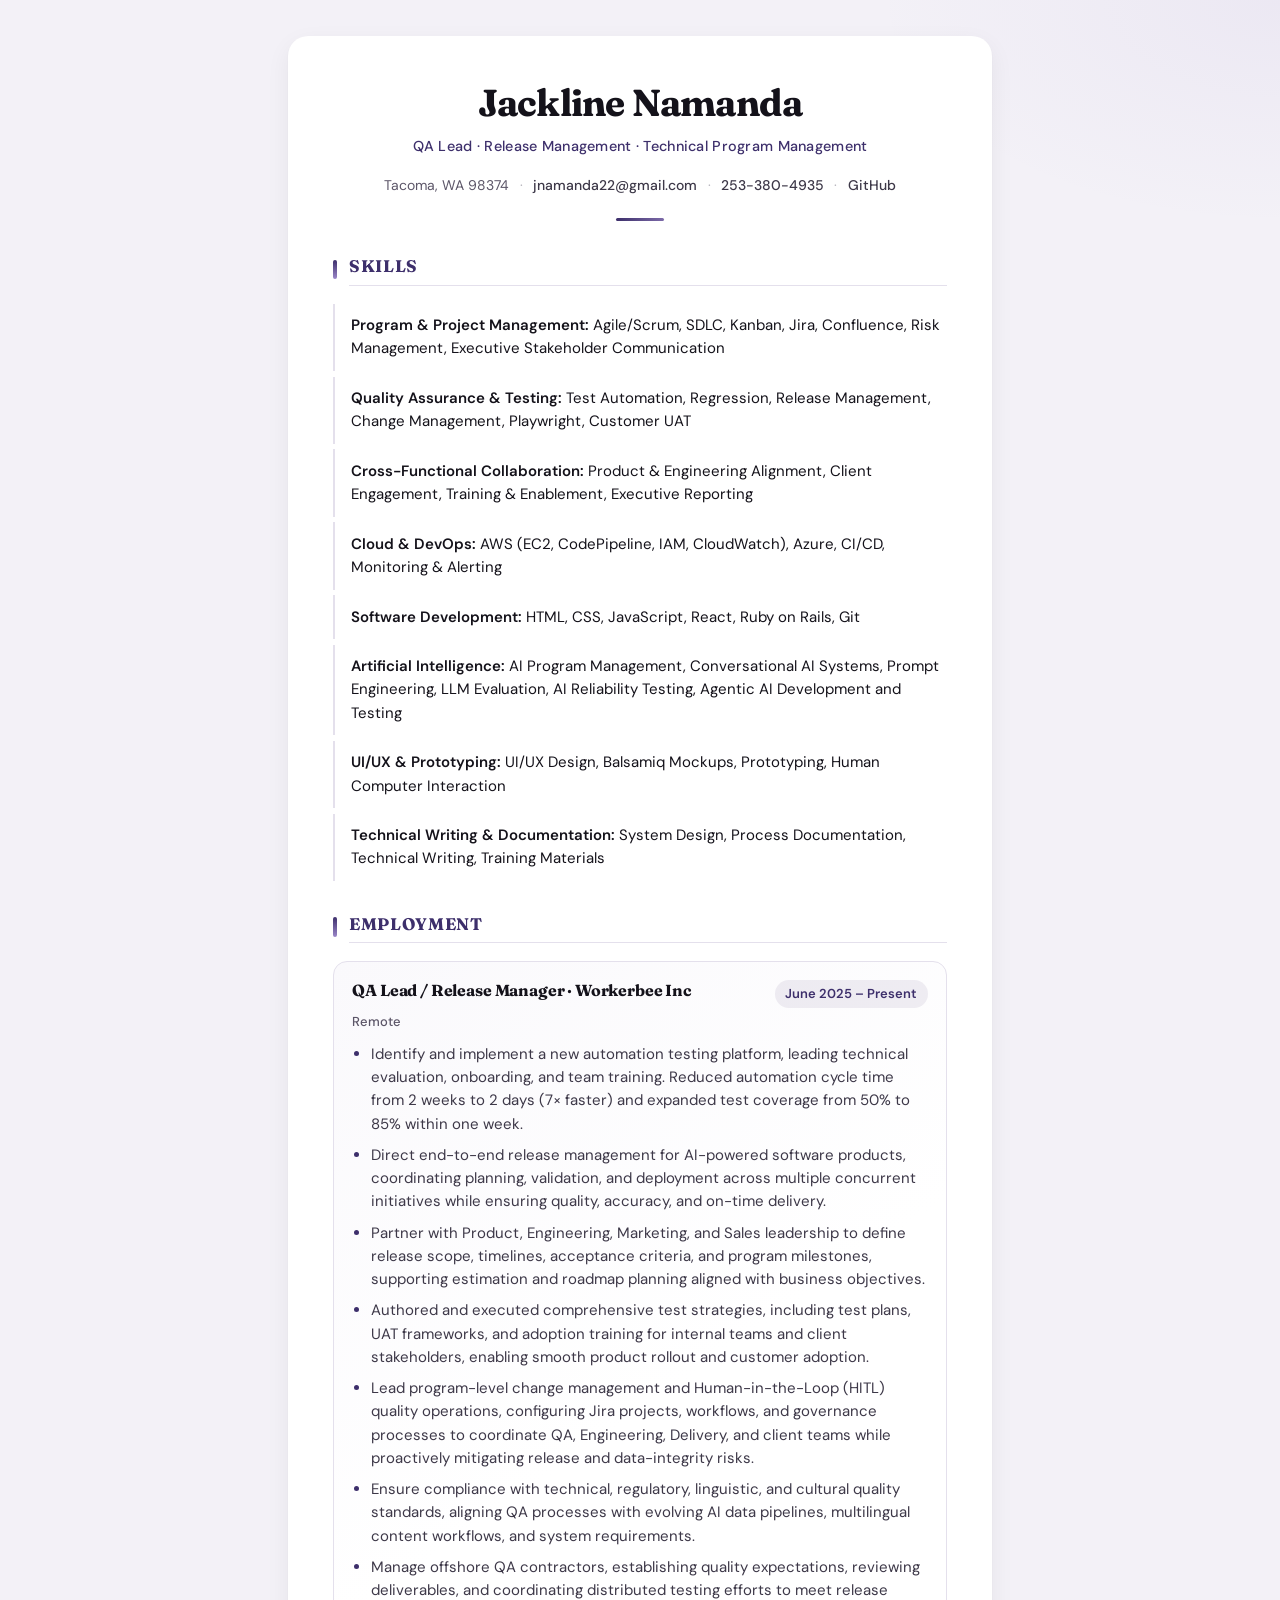
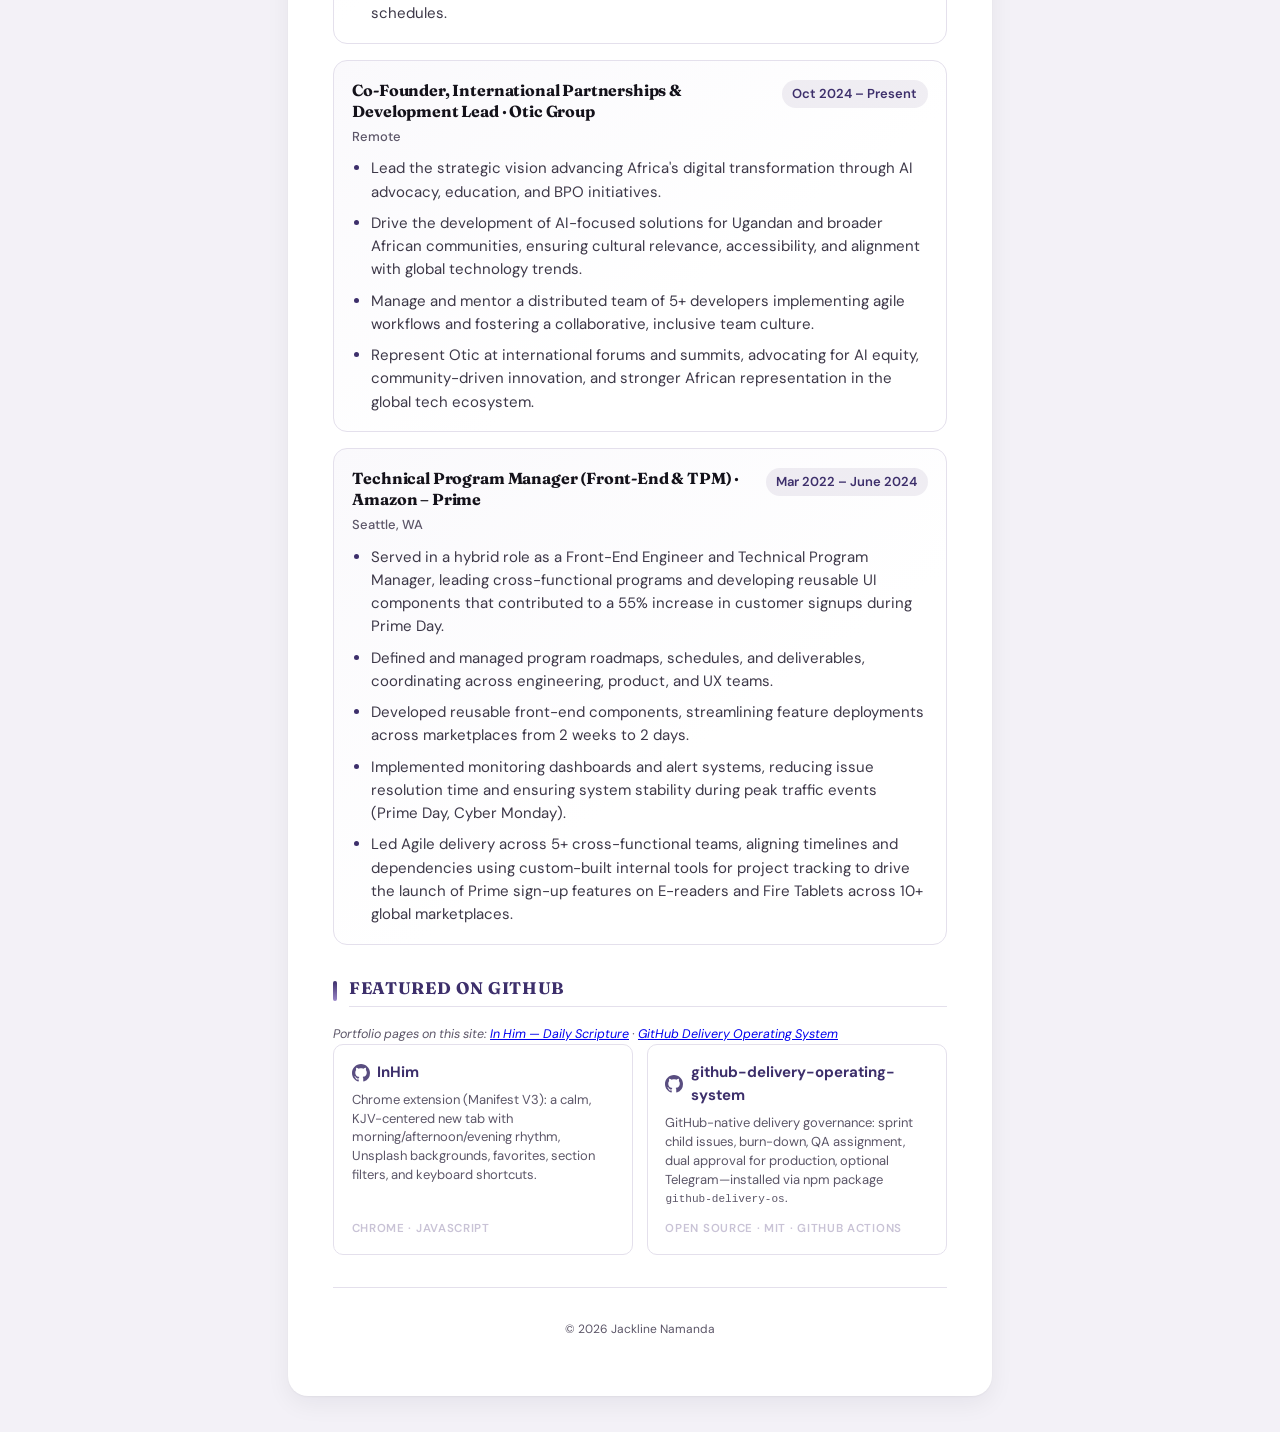
==== index.html @ 1eb64d38 "- Set GitHub links to jkaweesi22; replace Featured cards with InHim and   Phaneroo/github-delivery-o" ====
<!DOCTYPE html>
<html lang="en">
<head>
    <meta charset="UTF-8">
    <meta name="viewport" content="width=device-width, initial-scale=1.0">
    <meta name="description" content="Resume of Jackline Namanda — QA Lead, Release Manager, and Technical Program Manager.">
    <title>Jackline Namanda — Resume</title>
    <link rel="preconnect" href="https://fonts.googleapis.com">
    <link rel="preconnect" href="https://fonts.gstatic.com" crossorigin>
    <link href="https://fonts.googleapis.com/css2?family=DM+Sans:ital,opsz,wght@0,9..40,400;0,9..40,500;0,9..40,600;0,9..40,700&family=Fraunces:ital,opsz,wght@0,9..144,600;0,9..144,700;1,9..144,600&display=swap" rel="stylesheet">
    <style>
        :root {
            --ink: #14121a;
            --ink-soft: #3d3848;
            --muted: #5c5668;
            --line: #e4e0ec;
            --line-strong: #c9c3d6;
            --surface: #ffffff;
            --page: #f3f1f7;
            --accent: #3d2f6b;
            --accent-soft: rgba(61, 47, 107, 0.08);
            --accent-glow: rgba(61, 47, 107, 0.15);
            --radius: 14px;
            --radius-sm: 10px;
            --shadow: 0 1px 2px rgba(20, 18, 26, 0.04), 0 8px 24px rgba(20, 18, 26, 0.06);
            --shadow-hover: 0 4px 12px rgba(20, 18, 26, 0.08), 0 16px 40px rgba(61, 47, 107, 0.1);
            --max: 44rem;
            --pad: clamp(1.15rem, 4.5vw, 2.25rem);
            --font-display: "Fraunces", Georgia, "Times New Roman", serif;
            --font-body: "DM Sans", system-ui, -apple-system, sans-serif;
        }

        *,
        *::before,
        *::after {
            box-sizing: border-box;
        }

        html {
            font-size: 100%;
            -webkit-text-size-adjust: 100%;
            scroll-behavior: smooth;
        }

        body {
            margin: 0;
            min-height: 100vh;
            padding: var(--pad);
            color: var(--ink);
            font-family: var(--font-body);
            font-size: 0.9375rem;
            line-height: 1.55;
            background:
                radial-gradient(1200px 600px at 10% -10%, rgba(61, 47, 107, 0.07), transparent 50%),
                radial-gradient(900px 500px at 100% 0%, rgba(120, 90, 180, 0.06), transparent 45%),
                var(--page);
        }

        .resume {
            max-width: var(--max);
            margin: 0 auto;
            background: var(--surface);
            border-radius: calc(var(--radius) + 6px);
            box-shadow: var(--shadow);
            border: 1px solid rgba(255, 255, 255, 0.7);
            overflow: hidden;
        }

        .resume__inner {
            padding: clamp(1.75rem, 5vw, 2.75rem);
        }

        /* Header */
        .hero {
            text-align: center;
            padding-bottom: 1.5rem;
            margin-bottom: 0.25rem;
            position: relative;
        }

        .hero::after {
            content: "";
            display: block;
            width: 3rem;
            height: 3px;
            margin: 1.25rem auto 0;
            border-radius: 2px;
            background: linear-gradient(90deg, var(--accent), #7c6aa8);
        }

        .hero h1 {
            margin: 0 0 0.65rem;
            font-family: var(--font-display);
            font-size: clamp(1.85rem, 5vw, 2.35rem);
            font-weight: 700;
            font-variation-settings: "SOFT" 50, "WONK" 0.5;
            letter-spacing: -0.02em;
            color: var(--ink);
            line-height: 1.15;
        }

        .tagline {
            margin: 0 0 1rem;
            font-size: 0.9rem;
            font-weight: 500;
            color: var(--accent);
            letter-spacing: 0.02em;
        }

        .contact {
            font-style: normal;
            font-size: 0.875rem;
            color: var(--muted);
            line-height: 1.75;
            display: flex;
            flex-wrap: wrap;
            justify-content: center;
            gap: 0.35rem 0.65rem;
            align-items: center;
        }

        .contact .sep {
            opacity: 0.45;
            user-select: none;
        }

        .contact a {
            color: var(--ink-soft);
            text-decoration: none;
            font-weight: 500;
            border-bottom: 1px solid transparent;
            transition: color 0.15s ease, border-color 0.15s ease;
        }

        .contact a:hover,
        .contact a:focus-visible {
            color: var(--accent);
            border-bottom-color: var(--accent-glow);
        }

        /* Sections */
        .section {
            margin-top: 1.85rem;
        }

        .section:first-of-type {
            margin-top: 0.5rem;
        }

        .section-title {
            display: flex;
            align-items: center;
            gap: 0.75rem;
            margin: 0 0 1.1rem;
            font-family: var(--font-display);
            font-size: 1.05rem;
            font-weight: 700;
            letter-spacing: 0.04em;
            text-transform: uppercase;
            color: var(--accent);
        }

        .section-title::before {
            content: "";
            flex: 0 0 4px;
            height: 1.15em;
            border-radius: 2px;
            background: linear-gradient(180deg, var(--accent), #9b87c9);
        }

        .section-title span {
            flex: 1;
            padding-bottom: 0.35rem;
            border-bottom: 1px solid var(--line);
        }

        /* Skills */
        .skills-list {
            margin: 0;
            padding: 0;
            list-style: none;
        }

        .skills-list li {
            position: relative;
            padding: 0.65rem 0 0.65rem 1rem;
            border-left: 2px solid var(--line);
            margin-bottom: 0.35rem;
            transition: border-color 0.15s ease, background 0.15s ease;
            border-radius: 0 var(--radius-sm) var(--radius-sm) 0;
        }

        .skills-list li:hover {
            border-left-color: var(--accent);
            background: var(--accent-soft);
        }

        .skills-list strong {
            font-weight: 600;
            color: var(--ink);
        }

        /* Jobs */
        .job {
            padding: 1.15rem 1.15rem 1.1rem;
            margin-bottom: 1rem;
            background: linear-gradient(145deg, #faf9fc 0%, #fff 60%);
            border: 1px solid var(--line);
            border-radius: var(--radius);
            transition: box-shadow 0.2s ease, border-color 0.2s ease;
        }

        .job:hover {
            box-shadow: var(--shadow-hover);
            border-color: var(--line-strong);
        }

        .job:last-of-type {
            margin-bottom: 0;
        }

        .job-header {
            display: flex;
            flex-wrap: wrap;
            align-items: flex-start;
            justify-content: space-between;
            gap: 0.5rem 1rem;
            margin-bottom: 0.25rem;
        }

        .job-title {
            margin: 0;
            font-family: var(--font-display);
            font-size: 1rem;
            font-weight: 700;
            color: var(--ink);
            line-height: 1.35;
            flex: 1 1 14rem;
            letter-spacing: -0.01em;
        }

        .job-meta {
            margin: 0;
            font-size: 0.8125rem;
            font-weight: 600;
            color: var(--accent);
            white-space: nowrap;
            background: var(--accent-soft);
            padding: 0.25rem 0.65rem;
            border-radius: 999px;
        }

        .job-location {
            font-size: 0.8125rem;
            color: var(--muted);
            margin: 0 0 0.65rem;
            font-weight: 500;
        }

        .job ul {
            margin: 0;
            padding-left: 1.15rem;
        }

        .job li {
            margin-bottom: 0.5rem;
            color: var(--ink-soft);
        }

        .job li:last-child {
            margin-bottom: 0;
        }

        .job li::marker {
            color: var(--accent);
        }

        /* GitHub repos */
        .repo-grid {
            list-style: none;
            margin: 0;
            padding: 0;
            display: grid;
            gap: 0.85rem;
        }

        @media (min-width: 520px) {
            .repo-grid {
                grid-template-columns: repeat(auto-fill, minmax(260px, 1fr));
            }
        }

        .repo-card {
            margin: 0;
        }

        .repo-card__link {
            display: flex;
            flex-direction: column;
            gap: 0.4rem;
            height: 100%;
            padding: 1rem 1.1rem;
            text-decoration: none;
            color: inherit;
            background: var(--surface);
            border: 1px solid var(--line);
            border-radius: var(--radius-sm);
            transition: transform 0.18s ease, box-shadow 0.18s ease, border-color 0.18s ease;
        }

        .repo-card__link:hover,
        .repo-card__link:focus-visible {
            transform: translateY(-2px);
            box-shadow: var(--shadow-hover);
            border-color: var(--accent);
            outline: none;
        }

        .repo-card__name {
            font-family: var(--font-body);
            font-size: 0.9375rem;
            font-weight: 700;
            color: var(--accent);
            display: flex;
            align-items: center;
            gap: 0.45rem;
        }

        .repo-card__name svg {
            flex-shrink: 0;
            opacity: 0.85;
        }

        .repo-card__desc {
            font-size: 0.8125rem;
            color: var(--muted);
            line-height: 1.45;
        }

        .repo-card__meta {
            font-size: 0.72rem;
            font-weight: 600;
            letter-spacing: 0.06em;
            text-transform: uppercase;
            color: var(--line-strong);
            margin-top: auto;
            padding-top: 0.35rem;
        }

        .repo-note {
            margin: 0.75rem 0 0;
            font-size: 0.78rem;
            color: var(--muted);
            font-style: italic;
        }

        /* Footer */
        footer {
            margin-top: 2rem;
            padding-top: 1.25rem;
            border-top: 1px solid var(--line);
            text-align: center;
            font-size: 0.75rem;
            color: var(--muted);
        }

        @media print {
            body {
                background: #fff;
                padding: 0;
            }

            .resume {
                border-radius: 0;
                box-shadow: none;
                border: none;
            }

            .resume__inner {
                padding: 0.6in;
            }

            .job:hover,
            .repo-card__link:hover {
                box-shadow: none;
                transform: none;
            }

            .skills-list li:hover {
                background: transparent;
            }

            .contact a {
                color: var(--ink-soft);
                border: none;
            }

            .repo-card__link {
                break-inside: avoid;
            }
        }
    </style>
</head>
<body>
    <div class="resume">
        <div class="resume__inner">
            <header class="hero">
                <h1>Jackline Namanda</h1>
                <p class="tagline">QA Lead · Release Management · Technical Program Management</p>
                <address class="contact">
                    <span>Tacoma, WA 98374</span>
                    <span class="sep" aria-hidden="true">·</span>
                    <a href="mailto:jnamanda22@gmail.com">jnamanda22@gmail.com</a>
                    <span class="sep" aria-hidden="true">·</span>
                    <a href="tel:+12533804935">253-380-4935</a>
                    <span class="sep" aria-hidden="true">·</span>
                    <a href="https://github.com/jkaweesi22" rel="noopener noreferrer">GitHub</a>
                </address>
            </header>

            <section class="section" aria-labelledby="skills-heading">
                <h2 id="skills-heading" class="section-title"><span>Skills</span></h2>
                <ul class="skills-list">
                    <li><strong>Program &amp; Project Management:</strong> Agile/Scrum, SDLC, Kanban, Jira, Confluence, Risk Management, Executive Stakeholder Communication</li>
                    <li><strong>Quality Assurance &amp; Testing:</strong> Test Automation, Regression, Release Management, Change Management, Playwright, Customer UAT</li>
                    <li><strong>Cross-Functional Collaboration:</strong> Product &amp; Engineering Alignment, Client Engagement, Training &amp; Enablement, Executive Reporting</li>
                    <li><strong>Cloud &amp; DevOps:</strong> AWS (EC2, CodePipeline, IAM, CloudWatch), Azure, CI/CD, Monitoring &amp; Alerting</li>
                    <li><strong>Software Development:</strong> HTML, CSS, JavaScript, React, Ruby on Rails, Git</li>
                    <li><strong>Artificial Intelligence:</strong> AI Program Management, Conversational AI Systems, Prompt Engineering, LLM Evaluation, AI Reliability Testing, Agentic AI Development and Testing</li>
                    <li><strong>UI/UX &amp; Prototyping:</strong> UI/UX Design, Balsamiq Mockups, Prototyping, Human Computer Interaction</li>
                    <li><strong>Technical Writing &amp; Documentation:</strong> System Design, Process Documentation, Technical Writing, Training Materials</li>
                </ul>
            </section>

            <section class="section" aria-labelledby="employment-heading">
                <h2 id="employment-heading" class="section-title"><span>Employment</span></h2>

                <article class="job">
                    <div class="job-header">
                        <h3 class="job-title">QA Lead / Release Manager · Workerbee Inc</h3>
                        <p class="job-meta">June 2025 – Present</p>
                    </div>
                    <p class="job-location">Remote</p>
                    <ul>
                        <li>Identify and implement a new automation testing platform, leading technical evaluation, onboarding, and team training. Reduced automation cycle time from 2 weeks to 2 days (7× faster) and expanded test coverage from 50% to 85% within one week.</li>
                        <li>Direct end-to-end release management for AI-powered software products, coordinating planning, validation, and deployment across multiple concurrent initiatives while ensuring quality, accuracy, and on-time delivery.</li>
                        <li>Partner with Product, Engineering, Marketing, and Sales leadership to define release scope, timelines, acceptance criteria, and program milestones, supporting estimation and roadmap planning aligned with business objectives.</li>
                        <li>Authored and executed comprehensive test strategies, including test plans, UAT frameworks, and adoption training for internal teams and client stakeholders, enabling smooth product rollout and customer adoption.</li>
                        <li>Lead program-level change management and Human-in-the-Loop (HITL) quality operations, configuring Jira projects, workflows, and governance processes to coordinate QA, Engineering, Delivery, and client teams while proactively mitigating release and data-integrity risks.</li>
                        <li>Ensure compliance with technical, regulatory, linguistic, and cultural quality standards, aligning QA processes with evolving AI data pipelines, multilingual content workflows, and system requirements.</li>
                        <li>Manage offshore QA contractors, establishing quality expectations, reviewing deliverables, and coordinating distributed testing efforts to meet release schedules.</li>
                    </ul>
                </article>

                <article class="job">
                    <div class="job-header">
                        <h3 class="job-title">Co-Founder, International Partnerships &amp; Development Lead · Otic Group</h3>
                        <p class="job-meta">Oct 2024 – Present</p>
                    </div>
                    <p class="job-location">Remote</p>
                    <ul>
                        <li>Lead the strategic vision advancing Africa&apos;s digital transformation through AI advocacy, education, and BPO initiatives.</li>
                        <li>Drive the development of AI-focused solutions for Ugandan and broader African communities, ensuring cultural relevance, accessibility, and alignment with global technology trends.</li>
                        <li>Manage and mentor a distributed team of 5+ developers implementing agile workflows and fostering a collaborative, inclusive team culture.</li>
                        <li>Represent Otic at international forums and summits, advocating for AI equity, community-driven innovation, and stronger African representation in the global tech ecosystem.</li>
                    </ul>
                </article>

                <article class="job">
                    <div class="job-header">
                        <h3 class="job-title">Technical Program Manager (Front-End &amp; TPM) · Amazon – Prime</h3>
                        <p class="job-meta">Mar 2022 – June 2024</p>
                    </div>
                    <p class="job-location">Seattle, WA</p>
                    <ul>
                        <li>Served in a hybrid role as a Front-End Engineer and Technical Program Manager, leading cross-functional programs and developing reusable UI components that contributed to a 55% increase in customer signups during Prime Day.</li>
                        <li>Defined and managed program roadmaps, schedules, and deliverables, coordinating across engineering, product, and UX teams.</li>
                        <li>Developed reusable front-end components, streamlining feature deployments across marketplaces from 2 weeks to 2 days.</li>
                        <li>Implemented monitoring dashboards and alert systems, reducing issue resolution time and ensuring system stability during peak traffic events (Prime Day, Cyber Monday).</li>
                        <li>Led Agile delivery across 5+ cross-functional teams, aligning timelines and dependencies using custom-built internal tools for project tracking to drive the launch of Prime sign-up features on E-readers and Fire Tablets across 10+ global marketplaces.</li>
                    </ul>
                </article>
            </section>

            <section class="section" aria-labelledby="github-heading">
                <h2 id="github-heading" class="section-title"><span>Featured on GitHub</span></h2>
                <p class="repo-note">Portfolio pages on this site:
                    <a href="inhim/">In Him — Daily Scripture</a>
                    <span aria-hidden="true"> · </span>
                    <a href="github-delivery-operating-system/">GitHub Delivery Operating System</a>
                </p>
                <ul class="repo-grid">
                    <li class="repo-card">
                        <a class="repo-card__link" href="https://github.com/jkaweesi22/InHim" rel="noopener noreferrer">
                            <span class="repo-card__name">
                                <svg width="18" height="18" viewBox="0 0 24 24" fill="currentColor" aria-hidden="true"><path d="M12 0C5.37 0 0 5.37 0 12c0 5.31 3.435 9.795 8.205 11.385.6.105.825-.255.825-.57 0-.285-.015-1.23-.015-2.235-3.015.555-3.795-.735-4.035-1.41-.135-.345-.72-1.41-1.23-1.695-.42-.225-1.02-.78-.015-.795.945-.015 1.62.87 1.845 1.23 1.08 1.815 2.805 1.305 3.495.99.105-.78.42-1.305.765-1.605-2.67-.3-5.46-1.335-5.46-5.925 0-1.305.465-2.385 1.23-3.225-.12-.3-.54-1.53.12-3.18 0 0 1.005-.315 3.3 1.23.96-.27 1.98-.405 3-.405s2.04.135 3 .405c2.295-1.56 3.3-1.23 3.3-1.23.66 1.65.24 2.88.12 3.18.765.84 1.23 1.905 1.23 3.225 0 4.605-2.805 5.625-5.475 5.925.435.375.81 1.095.81 2.22 0 1.605-.015 2.895-.015 3.3 0 .315.225.69.825.57A12.02 12.02 0 0024 12c0-6.63-5.37-12-12-12z"/></svg>
                                InHim
                            </span>
                            <span class="repo-card__desc">Chrome extension (Manifest V3): a calm, KJV-centered new tab with morning/afternoon/evening rhythm, Unsplash backgrounds, favorites, section filters, and keyboard shortcuts.</span>
                            <span class="repo-card__meta">Chrome · JavaScript</span>
                        </a>
                    </li>
                    <li class="repo-card">
                        <a class="repo-card__link" href="https://github.com/Phaneroo/github-delivery-operating-system" rel="noopener noreferrer">
                            <span class="repo-card__name">
                                <svg width="18" height="18" viewBox="0 0 24 24" fill="currentColor" aria-hidden="true"><path d="M12 0C5.37 0 0 5.37 0 12c0 5.31 3.435 9.795 8.205 11.385.6.105.825-.255.825-.57 0-.285-.015-1.23-.015-2.235-3.015.555-3.795-.735-4.035-1.41-.135-.345-.72-1.41-1.23-1.695-.42-.225-1.02-.78-.015-.795.945-.015 1.62.87 1.845 1.23 1.08 1.815 2.805 1.305 3.495.99.105-.78.42-1.305.765-1.605-2.67-.3-5.46-1.335-5.46-5.925 0-1.305.465-2.385 1.23-3.225-.12-.3-.54-1.53.12-3.18 0 0 1.005-.315 3.3 1.23.96-.27 1.98-.405 3-.405s2.04.135 3 .405c2.295-1.56 3.3-1.23 3.3-1.23.66 1.65.24 2.88.12 3.18.765.84 1.23 1.905 1.23 3.225 0 4.605-2.805 5.625-5.475 5.925.435.375.81 1.095.81 2.22 0 1.605-.015 2.895-.015 3.3 0 .315.225.69.825.57A12.02 12.02 0 0024 12c0-6.63-5.37-12-12-12z"/></svg>
                                github-delivery-operating-system
                            </span>
                            <span class="repo-card__desc">GitHub-native delivery governance: sprint child issues, burn-down, QA assignment, dual approval for production, optional Telegram—installed via npm package <code style="font-size:0.85em">github-delivery-os</code>.</span>
                            <span class="repo-card__meta">Open source · MIT · GitHub Actions</span>
                        </a>
                    </li>
                </ul>
            </section>

            <footer>
                <p>© <span id="year"></span> Jackline Namanda</p>
            </footer>
        </div>
    </div>
    <script>
        document.getElementById("year").textContent = new Date().getFullYear();
    </script>
</body>
</html>
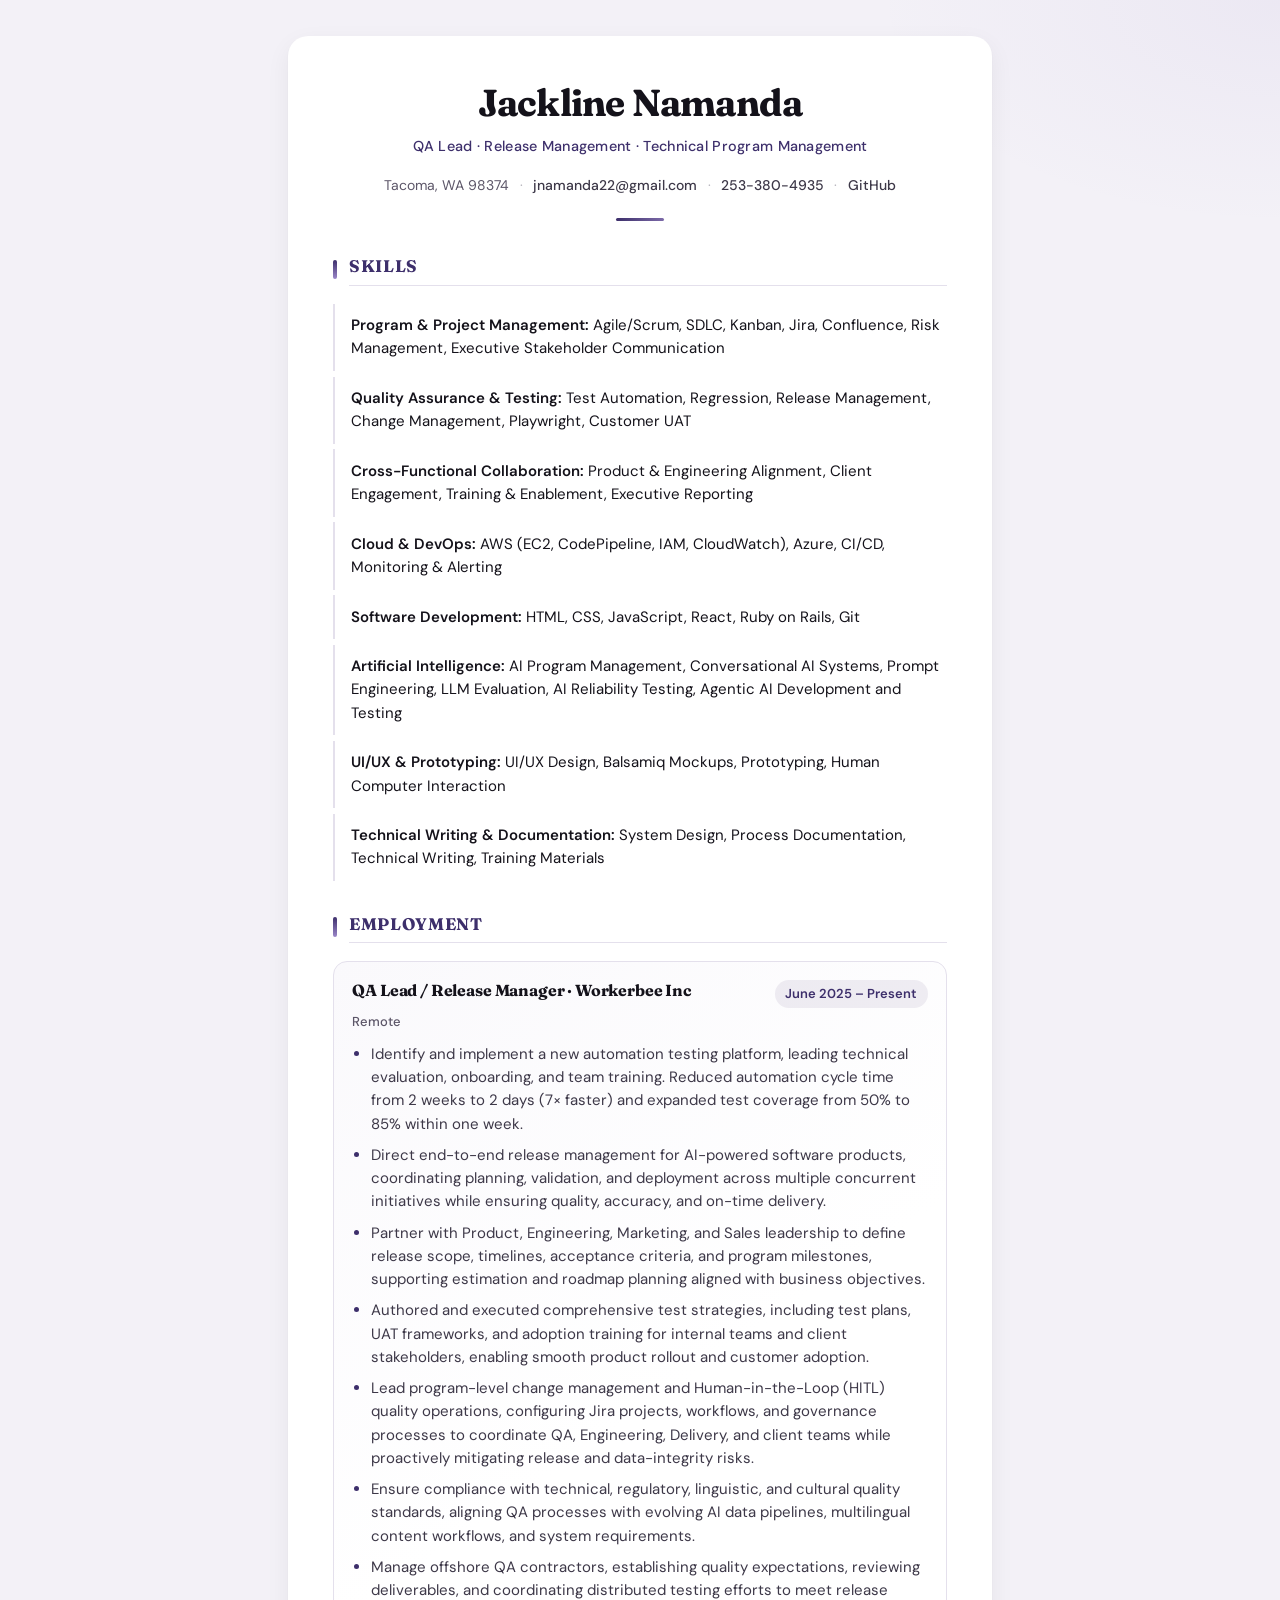
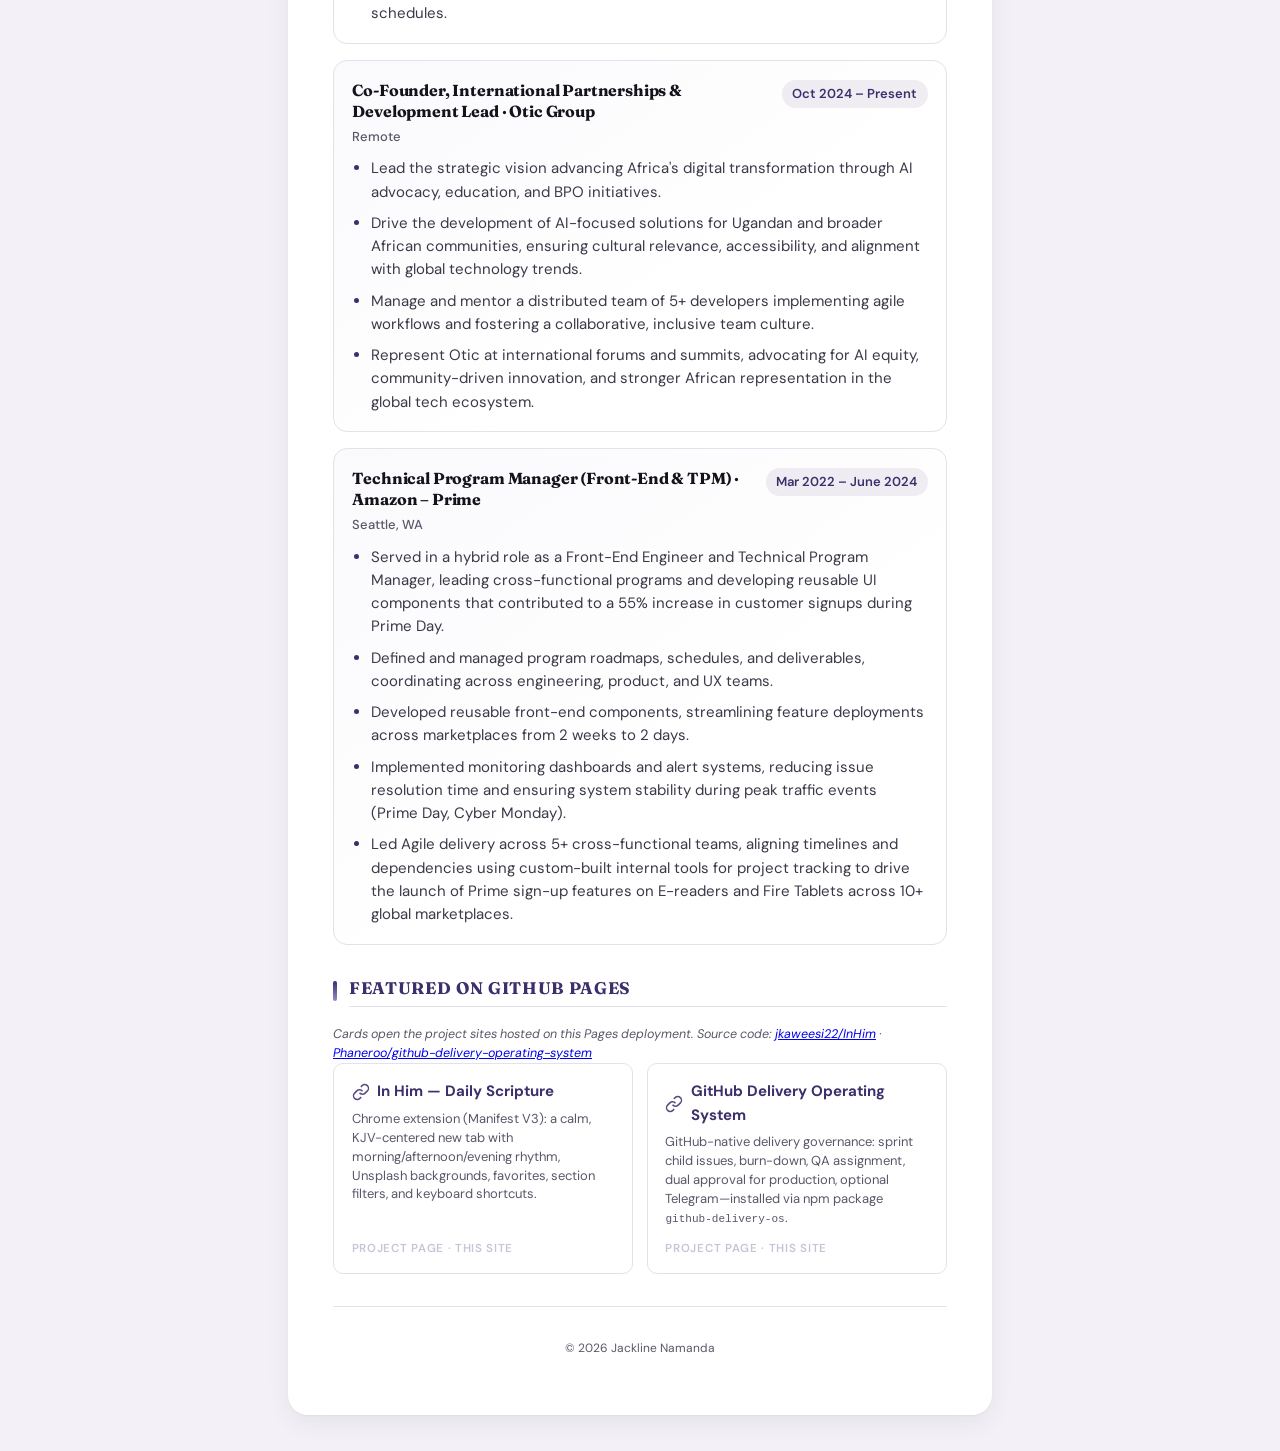
==== commit 4460f3e0: "fix(resume): Featured cards link to Pages project sites; keep repo links in intro" ====
--- a/index.html
+++ b/index.html
@@ -483,31 +483,31 @@
             </section>
 
             <section class="section" aria-labelledby="github-heading">
-                <h2 id="github-heading" class="section-title"><span>Featured on GitHub</span></h2>
-                <p class="repo-note">Portfolio pages on this site:
-                    <a href="inhim/">In Him — Daily Scripture</a>
+                <h2 id="github-heading" class="section-title"><span>Featured on GitHub Pages</span></h2>
+                <p class="repo-note">Cards open the project sites hosted on this Pages deployment. Source code:
+                    <a href="https://github.com/jkaweesi22/InHim" rel="noopener noreferrer">jkaweesi22/InHim</a>
                     <span aria-hidden="true"> · </span>
-                    <a href="github-delivery-operating-system/">GitHub Delivery Operating System</a>
+                    <a href="https://github.com/Phaneroo/github-delivery-operating-system" rel="noopener noreferrer">Phaneroo/github-delivery-operating-system</a>
                 </p>
                 <ul class="repo-grid">
                     <li class="repo-card">
-                        <a class="repo-card__link" href="https://github.com/jkaweesi22/InHim" rel="noopener noreferrer">
+                        <a class="repo-card__link" href="inhim/">
                             <span class="repo-card__name">
-                                <svg width="18" height="18" viewBox="0 0 24 24" fill="currentColor" aria-hidden="true"><path d="M12 0C5.37 0 0 5.37 0 12c0 5.31 3.435 9.795 8.205 11.385.6.105.825-.255.825-.57 0-.285-.015-1.23-.015-2.235-3.015.555-3.795-.735-4.035-1.41-.135-.345-.72-1.41-1.23-1.695-.42-.225-1.02-.78-.015-.795.945-.015 1.62.87 1.845 1.23 1.08 1.815 2.805 1.305 3.495.99.105-.78.42-1.305.765-1.605-2.67-.3-5.46-1.335-5.46-5.925 0-1.305.465-2.385 1.23-3.225-.12-.3-.54-1.53.12-3.18 0 0 1.005-.315 3.3 1.23.96-.27 1.98-.405 3-.405s2.04.135 3 .405c2.295-1.56 3.3-1.23 3.3-1.23.66 1.65.24 2.88.12 3.18.765.84 1.23 1.905 1.23 3.225 0 4.605-2.805 5.625-5.475 5.925.435.375.81 1.095.81 2.22 0 1.605-.015 2.895-.015 3.3 0 .315.225.69.825.57A12.02 12.02 0 0024 12c0-6.63-5.37-12-12-12z"/></svg>
-                                InHim
+                                <svg width="18" height="18" viewBox="0 0 24 24" fill="none" stroke="currentColor" stroke-width="2" aria-hidden="true"><path d="M10 13a5 5 0 0 0 7.54.54l3-3a5 5 0 0 0-7.07-7.07l-1.72 1.71"/><path d="M14 11a5 5 0 0 0-7.54-.54l-3 3a5 5 0 0 0 7.07 7.07l1.71-1.71"/></svg>
+                                In Him — Daily Scripture
                             </span>
                             <span class="repo-card__desc">Chrome extension (Manifest V3): a calm, KJV-centered new tab with morning/afternoon/evening rhythm, Unsplash backgrounds, favorites, section filters, and keyboard shortcuts.</span>
-                            <span class="repo-card__meta">Chrome · JavaScript</span>
+                            <span class="repo-card__meta">Project page · this site</span>
                         </a>
                     </li>
                     <li class="repo-card">
-                        <a class="repo-card__link" href="https://github.com/Phaneroo/github-delivery-operating-system" rel="noopener noreferrer">
+                        <a class="repo-card__link" href="github-delivery-operating-system/">
                             <span class="repo-card__name">
-                                <svg width="18" height="18" viewBox="0 0 24 24" fill="currentColor" aria-hidden="true"><path d="M12 0C5.37 0 0 5.37 0 12c0 5.31 3.435 9.795 8.205 11.385.6.105.825-.255.825-.57 0-.285-.015-1.23-.015-2.235-3.015.555-3.795-.735-4.035-1.41-.135-.345-.72-1.41-1.23-1.695-.42-.225-1.02-.78-.015-.795.945-.015 1.62.87 1.845 1.23 1.08 1.815 2.805 1.305 3.495.99.105-.78.42-1.305.765-1.605-2.67-.3-5.46-1.335-5.46-5.925 0-1.305.465-2.385 1.23-3.225-.12-.3-.54-1.53.12-3.18 0 0 1.005-.315 3.3 1.23.96-.27 1.98-.405 3-.405s2.04.135 3 .405c2.295-1.56 3.3-1.23 3.3-1.23.66 1.65.24 2.88.12 3.18.765.84 1.23 1.905 1.23 3.225 0 4.605-2.805 5.625-5.475 5.925.435.375.81 1.095.81 2.22 0 1.605-.015 2.895-.015 3.3 0 .315.225.69.825.57A12.02 12.02 0 0024 12c0-6.63-5.37-12-12-12z"/></svg>
-                                github-delivery-operating-system
+                                <svg width="18" height="18" viewBox="0 0 24 24" fill="none" stroke="currentColor" stroke-width="2" aria-hidden="true"><path d="M10 13a5 5 0 0 0 7.54.54l3-3a5 5 0 0 0-7.07-7.07l-1.72 1.71"/><path d="M14 11a5 5 0 0 0-7.54-.54l-3 3a5 5 0 0 0 7.07 7.07l1.71-1.71"/></svg>
+                                GitHub Delivery Operating System
                             </span>
                             <span class="repo-card__desc">GitHub-native delivery governance: sprint child issues, burn-down, QA assignment, dual approval for production, optional Telegram—installed via npm package <code style="font-size:0.85em">github-delivery-os</code>.</span>
-                            <span class="repo-card__meta">Open source · MIT · GitHub Actions</span>
+                            <span class="repo-card__meta">Project page · this site</span>
                         </a>
                     </li>
                 </ul>
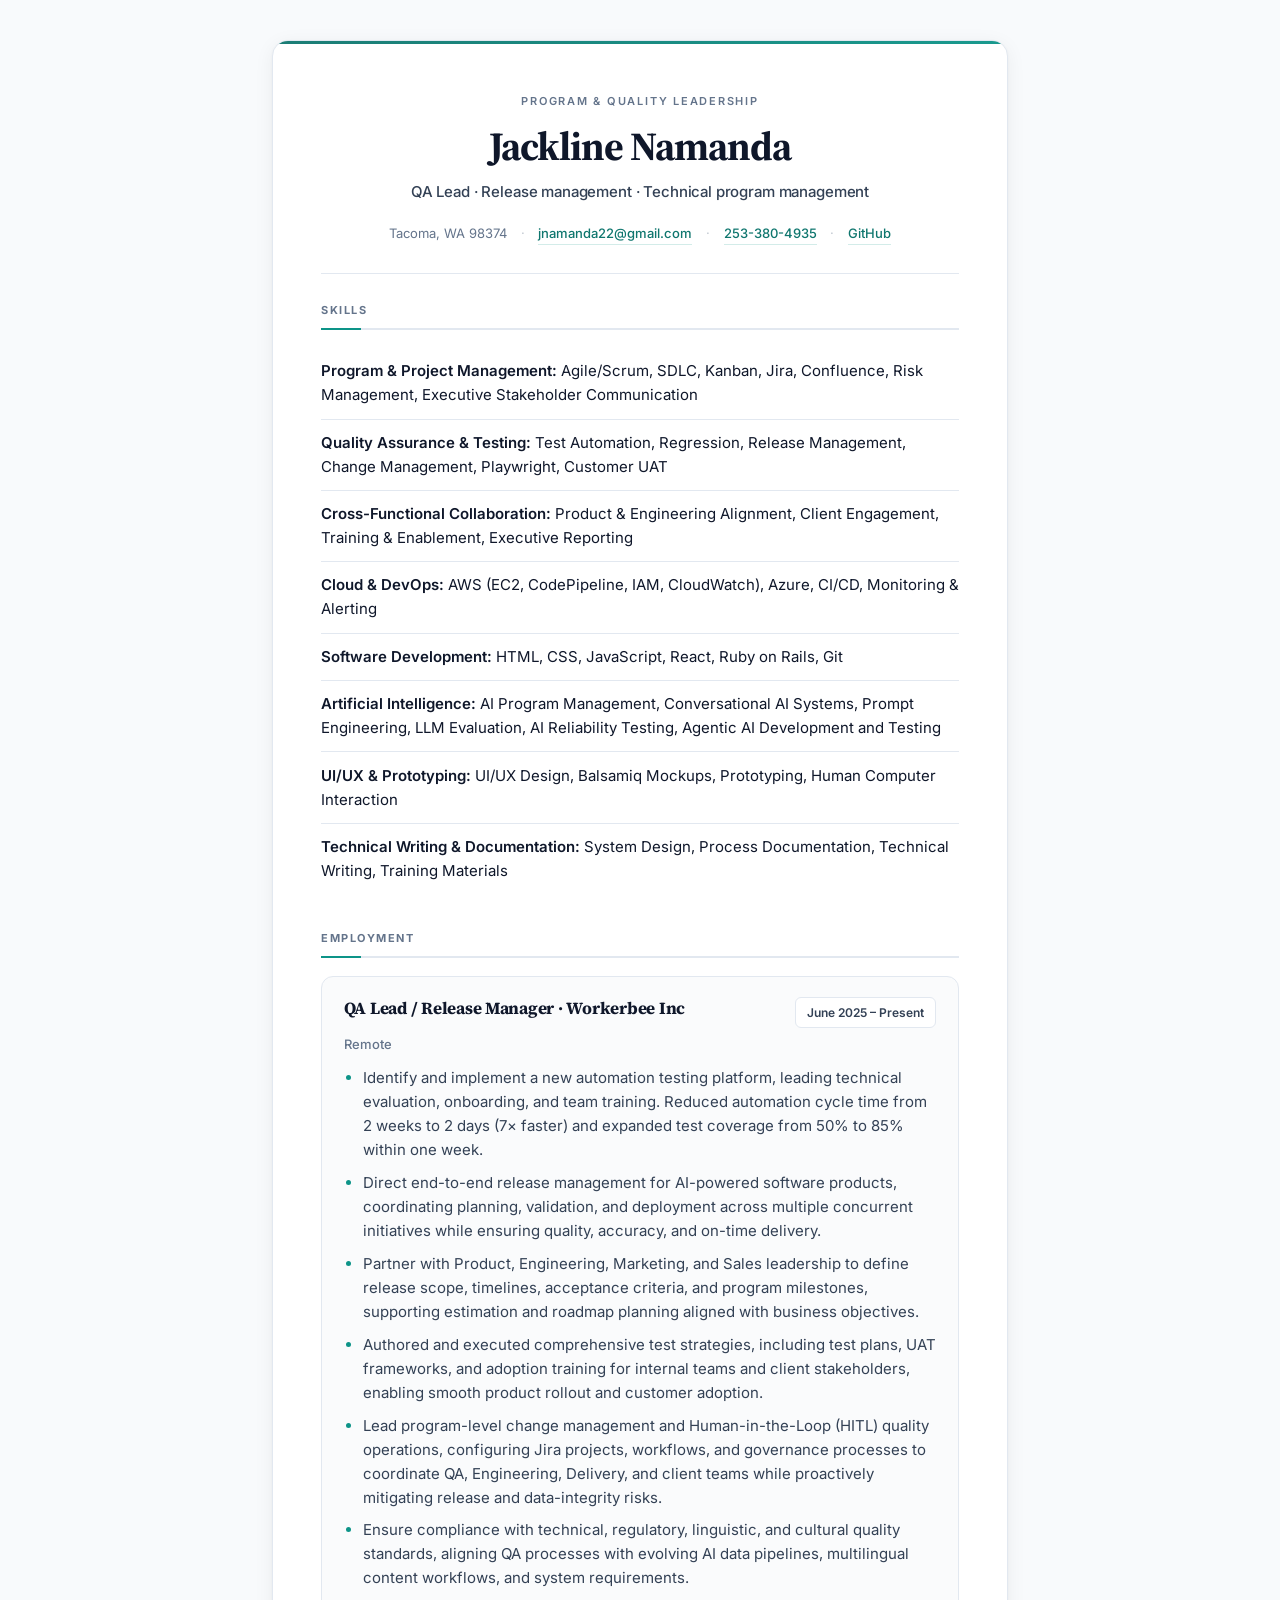
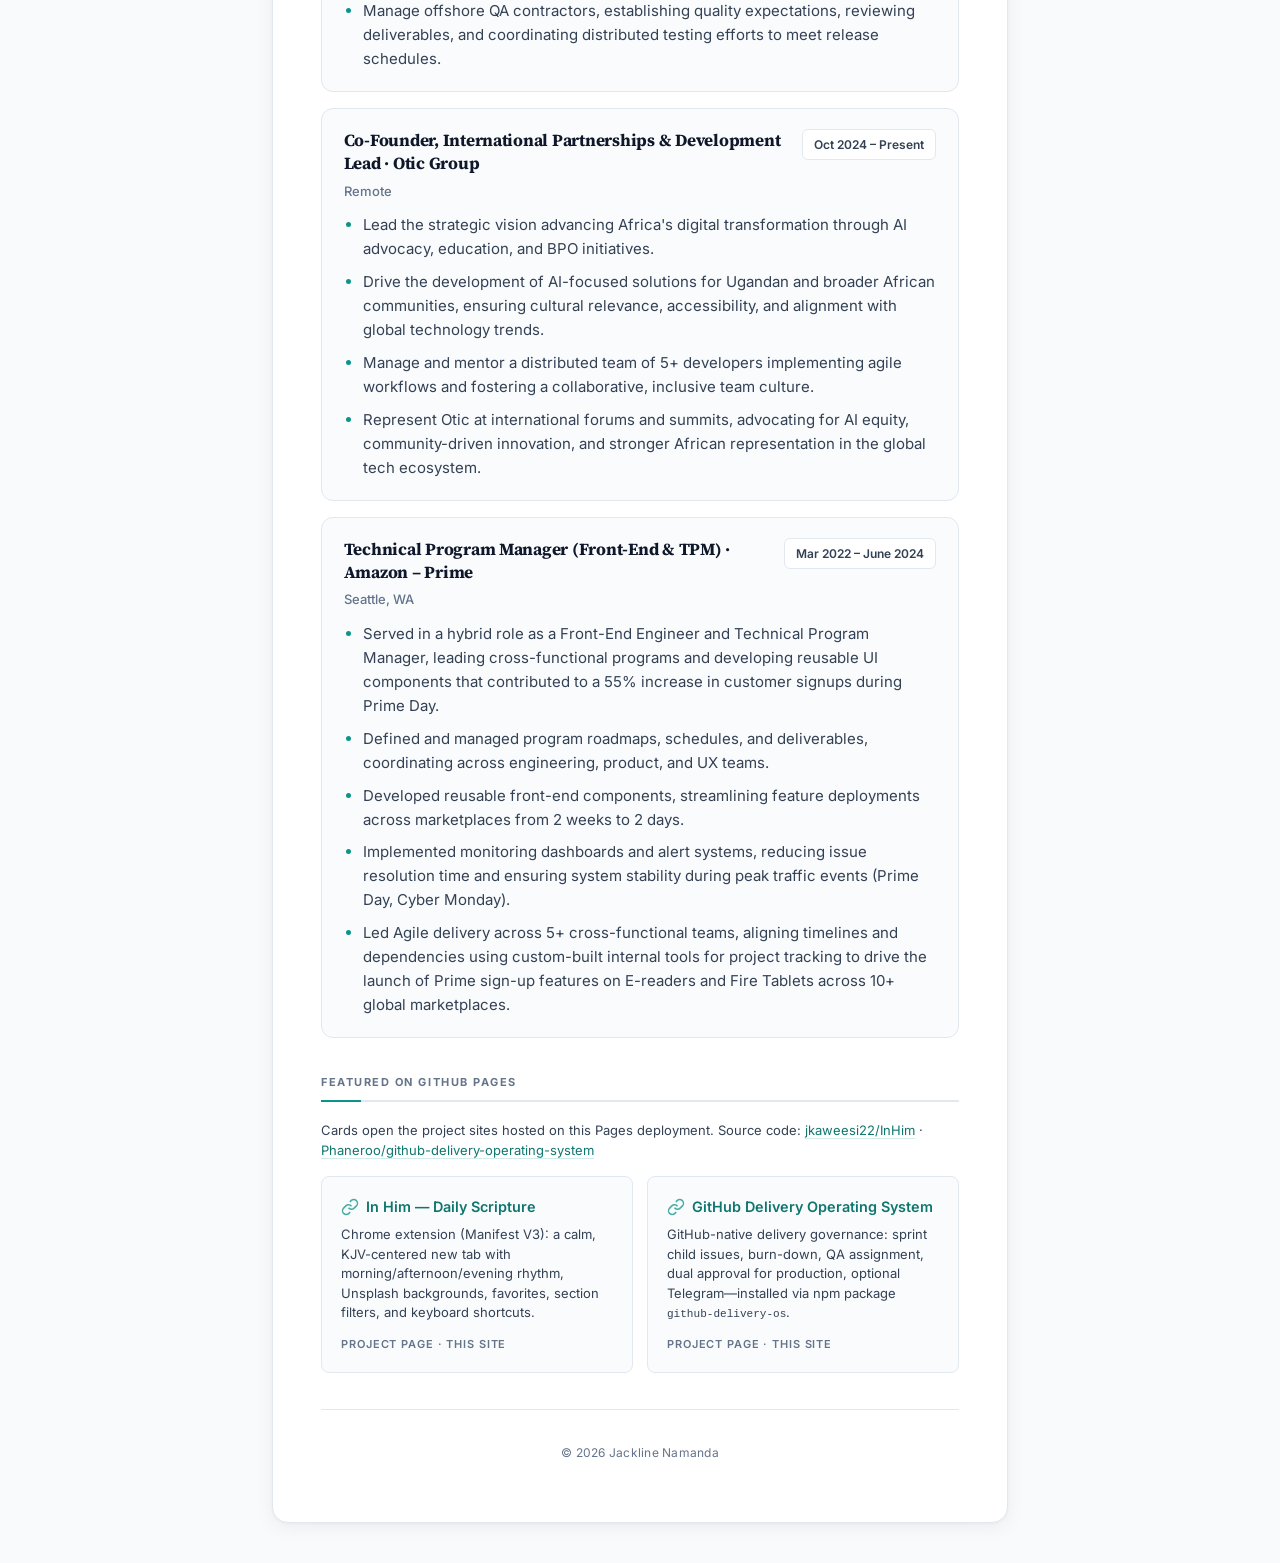
==== commit d33f216a: "style(resume): professional TPM/QA refresh — typography, color, layout" ====
--- a/index.html
+++ b/index.html
@@ -7,27 +7,28 @@
     <title>Jackline Namanda — Resume</title>
     <link rel="preconnect" href="https://fonts.googleapis.com">
     <link rel="preconnect" href="https://fonts.gstatic.com" crossorigin>
-    <link href="https://fonts.googleapis.com/css2?family=DM+Sans:ital,opsz,wght@0,9..40,400;0,9..40,500;0,9..40,600;0,9..40,700&family=Fraunces:ital,opsz,wght@0,9..144,600;0,9..144,700;1,9..144,600&display=swap" rel="stylesheet">
+    <link href="https://fonts.googleapis.com/css2?family=Inter:wght@400;500;600;700&family=Source+Serif+4:ital,opsz,wght@0,8..60,600;0,8..60,700;1,8..60,600&display=swap" rel="stylesheet">
     <style>
         :root {
-            --ink: #14121a;
-            --ink-soft: #3d3848;
-            --muted: #5c5668;
-            --line: #e4e0ec;
-            --line-strong: #c9c3d6;
+            --ink: #0f172a;
+            --ink-soft: #334155;
+            --muted: #64748b;
+            --line: #e2e8f0;
+            --line-strong: #cbd5e1;
             --surface: #ffffff;
-            --page: #f3f1f7;
-            --accent: #3d2f6b;
-            --accent-soft: rgba(61, 47, 107, 0.08);
-            --accent-glow: rgba(61, 47, 107, 0.15);
-            --radius: 14px;
-            --radius-sm: 10px;
-            --shadow: 0 1px 2px rgba(20, 18, 26, 0.04), 0 8px 24px rgba(20, 18, 26, 0.06);
-            --shadow-hover: 0 4px 12px rgba(20, 18, 26, 0.08), 0 16px 40px rgba(61, 47, 107, 0.1);
-            --max: 44rem;
-            --pad: clamp(1.15rem, 4.5vw, 2.25rem);
-            --font-display: "Fraunces", Georgia, "Times New Roman", serif;
-            --font-body: "DM Sans", system-ui, -apple-system, sans-serif;
+            --page: #f8fafc;
+            --accent: #0d9488;
+            --accent-dark: #0f766e;
+            --accent-soft: rgba(13, 148, 136, 0.07);
+            --accent-muted: rgba(13, 148, 136, 0.18);
+            --radius: 12px;
+            --radius-sm: 8px;
+            --shadow: 0 1px 3px rgba(15, 23, 42, 0.04), 0 4px 20px rgba(15, 23, 42, 0.06);
+            --shadow-hover: 0 2px 8px rgba(15, 23, 42, 0.06), 0 12px 32px rgba(15, 23, 42, 0.08);
+            --max: 46rem;
+            --pad: clamp(1.25rem, 4.5vw, 2.5rem);
+            --font-display: "Source Serif 4", Georgia, "Times New Roman", serif;
+            --font-body: "Inter", system-ui, -apple-system, sans-serif;
         }
 
         *,
@@ -42,6 +43,11 @@
             scroll-behavior: smooth;
         }
 
+        ::selection {
+            background: var(--accent-soft);
+            color: var(--ink);
+        }
+
         body {
             margin: 0;
             min-height: 100vh;
@@ -49,129 +55,150 @@
             color: var(--ink);
             font-family: var(--font-body);
             font-size: 0.9375rem;
-            line-height: 1.55;
-            background:
-                radial-gradient(1200px 600px at 10% -10%, rgba(61, 47, 107, 0.07), transparent 50%),
-                radial-gradient(900px 500px at 100% 0%, rgba(120, 90, 180, 0.06), transparent 45%),
-                var(--page);
+            line-height: 1.6;
+            font-feature-settings: "kern" 1, "liga" 1;
+            background: var(--page);
         }
 
         .resume {
             max-width: var(--max);
             margin: 0 auto;
             background: var(--surface);
-            border-radius: calc(var(--radius) + 6px);
+            border-radius: calc(var(--radius) + 4px);
             box-shadow: var(--shadow);
-            border: 1px solid rgba(255, 255, 255, 0.7);
+            border: 1px solid var(--line);
             overflow: hidden;
+            position: relative;
+        }
+
+        .resume::before {
+            content: "";
+            position: absolute;
+            top: 0;
+            left: 0;
+            right: 0;
+            height: 3px;
+            background: linear-gradient(90deg, var(--accent-dark), var(--accent));
+            opacity: 0.95;
         }
 
         .resume__inner {
-            padding: clamp(1.75rem, 5vw, 2.75rem);
+            padding: clamp(2rem, 5vw, 3rem);
+            padding-top: clamp(2.25rem, 5vw, 3.25rem);
         }
 
         /* Header */
         .hero {
             text-align: center;
-            padding-bottom: 1.5rem;
-            margin-bottom: 0.25rem;
+            padding-bottom: 1.75rem;
+            margin-bottom: 0.35rem;
             position: relative;
-        }
-
-        .hero::after {
-            content: "";
-            display: block;
-            width: 3rem;
-            height: 3px;
-            margin: 1.25rem auto 0;
-            border-radius: 2px;
-            background: linear-gradient(90deg, var(--accent), #7c6aa8);
+            border-bottom: 1px solid var(--line);
+        }
+
+        .hero__kicker {
+            margin: 0 0 0.85rem;
+            font-size: 0.6875rem;
+            font-weight: 600;
+            letter-spacing: 0.16em;
+            text-transform: uppercase;
+            color: var(--muted);
         }
 
         .hero h1 {
-            margin: 0 0 0.65rem;
+            margin: 0 0 0.75rem;
             font-family: var(--font-display);
-            font-size: clamp(1.85rem, 5vw, 2.35rem);
+            font-size: clamp(1.9rem, 4.5vw, 2.5rem);
             font-weight: 700;
-            font-variation-settings: "SOFT" 50, "WONK" 0.5;
-            letter-spacing: -0.02em;
-            color: var(--ink);
-            line-height: 1.15;
+            letter-spacing: -0.025em;
+            color: var(--ink);
+            line-height: 1.12;
         }
 
         .tagline {
-            margin: 0 0 1rem;
-            font-size: 0.9rem;
+            margin: 0 0 1.25rem;
+            font-size: 0.9375rem;
             font-weight: 500;
-            color: var(--accent);
-            letter-spacing: 0.02em;
+            color: var(--ink-soft);
+            letter-spacing: -0.01em;
+            max-width: 32rem;
+            margin-left: auto;
+            margin-right: auto;
+            line-height: 1.45;
         }
 
         .contact {
             font-style: normal;
-            font-size: 0.875rem;
+            font-size: 0.8125rem;
             color: var(--muted);
-            line-height: 1.75;
+            line-height: 1.65;
             display: flex;
             flex-wrap: wrap;
             justify-content: center;
-            gap: 0.35rem 0.65rem;
+            gap: 0.5rem 0.85rem;
             align-items: center;
         }
 
         .contact .sep {
-            opacity: 0.45;
+            opacity: 0.4;
             user-select: none;
         }
 
         .contact a {
-            color: var(--ink-soft);
+            color: var(--accent-dark);
             text-decoration: none;
             font-weight: 500;
-            border-bottom: 1px solid transparent;
+            border-bottom: 1px solid var(--accent-muted);
             transition: color 0.15s ease, border-color 0.15s ease;
         }
 
         .contact a:hover,
         .contact a:focus-visible {
-            color: var(--accent);
-            border-bottom-color: var(--accent-glow);
+            color: var(--ink);
+            border-bottom-color: var(--ink-soft);
+        }
+
+        .contact a:focus-visible {
+            outline: 2px solid var(--accent);
+            outline-offset: 3px;
+            border-radius: 2px;
         }
 
         /* Sections */
         .section {
-            margin-top: 1.85rem;
+            margin-top: 2.25rem;
         }
 
         .section:first-of-type {
-            margin-top: 0.5rem;
+            margin-top: 1.75rem;
         }
 
         .section-title {
-            display: flex;
-            align-items: center;
-            gap: 0.75rem;
-            margin: 0 0 1.1rem;
-            font-family: var(--font-display);
-            font-size: 1.05rem;
+            display: block;
+            margin: 0 0 1.15rem;
+            font-family: var(--font-body);
+            font-size: 0.6875rem;
             font-weight: 700;
-            letter-spacing: 0.04em;
+            letter-spacing: 0.14em;
             text-transform: uppercase;
-            color: var(--accent);
-        }
-
-        .section-title::before {
+            color: var(--muted);
+            padding-bottom: 0.5rem;
+            border-bottom: 2px solid var(--line);
+            position: relative;
+        }
+
+        .section-title::after {
             content: "";
-            flex: 0 0 4px;
-            height: 1.15em;
-            border-radius: 2px;
-            background: linear-gradient(180deg, var(--accent), #9b87c9);
+            position: absolute;
+            left: 0;
+            bottom: -2px;
+            width: 2.5rem;
+            height: 2px;
+            background: var(--accent);
         }
 
         .section-title span {
-            flex: 1;
-            padding-bottom: 0.35rem;
-            border-bottom: 1px solid var(--line);
+            display: inline;
         }
 
         /* Skills */
@@ -183,16 +210,17 @@
 
         .skills-list li {
             position: relative;
-            padding: 0.65rem 0 0.65rem 1rem;
-            border-left: 2px solid var(--line);
-            margin-bottom: 0.35rem;
-            transition: border-color 0.15s ease, background 0.15s ease;
-            border-radius: 0 var(--radius-sm) var(--radius-sm) 0;
+            padding: 0.7rem 0 0.7rem 0;
+            border-bottom: 1px solid var(--line);
+            margin-bottom: 0;
+        }
+
+        .skills-list li:last-child {
+            border-bottom: none;
         }
 
         .skills-list li:hover {
-            border-left-color: var(--accent);
-            background: var(--accent-soft);
+            background: transparent;
         }
 
         .skills-list strong {
@@ -202,9 +230,9 @@
 
         /* Jobs */
         .job {
-            padding: 1.15rem 1.15rem 1.1rem;
+            padding: 1.25rem 1.35rem;
             margin-bottom: 1rem;
-            background: linear-gradient(145deg, #faf9fc 0%, #fff 60%);
+            background: #fafbfc;
             border: 1px solid var(--line);
             border-radius: var(--radius);
             transition: box-shadow 0.2s ease, border-color 0.2s ease;
@@ -225,45 +253,46 @@
             align-items: flex-start;
             justify-content: space-between;
             gap: 0.5rem 1rem;
-            margin-bottom: 0.25rem;
+            margin-bottom: 0.35rem;
         }
 
         .job-title {
             margin: 0;
             font-family: var(--font-display);
-            font-size: 1rem;
+            font-size: 1.0625rem;
             font-weight: 700;
             color: var(--ink);
             line-height: 1.35;
             flex: 1 1 14rem;
-            letter-spacing: -0.01em;
+            letter-spacing: -0.015em;
         }
 
         .job-meta {
             margin: 0;
-            font-size: 0.8125rem;
+            font-size: 0.75rem;
             font-weight: 600;
-            color: var(--accent);
+            color: var(--ink-soft);
             white-space: nowrap;
-            background: var(--accent-soft);
-            padding: 0.25rem 0.65rem;
-            border-radius: 999px;
+            background: var(--surface);
+            padding: 0.3rem 0.7rem;
+            border-radius: 6px;
+            border: 1px solid var(--line);
         }
 
         .job-location {
             font-size: 0.8125rem;
             color: var(--muted);
-            margin: 0 0 0.65rem;
+            margin: 0 0 0.75rem;
             font-weight: 500;
         }
 
         .job ul {
             margin: 0;
-            padding-left: 1.15rem;
+            padding-left: 1.2rem;
         }
 
         .job li {
-            margin-bottom: 0.5rem;
+            margin-bottom: 0.55rem;
             color: var(--ink-soft);
         }
 
@@ -297,30 +326,34 @@
         .repo-card__link {
             display: flex;
             flex-direction: column;
-            gap: 0.4rem;
+            gap: 0.45rem;
             height: 100%;
-            padding: 1rem 1.1rem;
+            padding: 1.1rem 1.2rem;
             text-decoration: none;
             color: inherit;
-            background: var(--surface);
+            background: #fafbfc;
             border: 1px solid var(--line);
             border-radius: var(--radius-sm);
-            transition: transform 0.18s ease, box-shadow 0.18s ease, border-color 0.18s ease;
+            transition: box-shadow 0.18s ease, border-color 0.18s ease;
         }
 
         .repo-card__link:hover,
         .repo-card__link:focus-visible {
-            transform: translateY(-2px);
             box-shadow: var(--shadow-hover);
-            border-color: var(--accent);
+            border-color: var(--accent-muted);
             outline: none;
+        }
+
+        .repo-card__link:focus-visible {
+            outline: 2px solid var(--accent);
+            outline-offset: 2px;
         }
 
         .repo-card__name {
             font-family: var(--font-body);
-            font-size: 0.9375rem;
-            font-weight: 700;
-            color: var(--accent);
+            font-size: 0.9rem;
+            font-weight: 600;
+            color: var(--accent-dark);
             display: flex;
             align-items: center;
             gap: 0.45rem;
@@ -328,40 +361,53 @@
 
         .repo-card__name svg {
             flex-shrink: 0;
-            opacity: 0.85;
+            opacity: 0.75;
+            color: var(--accent);
         }
 
         .repo-card__desc {
             font-size: 0.8125rem;
+            color: var(--ink-soft);
+            line-height: 1.5;
+        }
+
+        .repo-card__meta {
+            font-size: 0.6875rem;
+            font-weight: 600;
+            letter-spacing: 0.08em;
+            text-transform: uppercase;
             color: var(--muted);
-            line-height: 1.45;
-        }
-
-        .repo-card__meta {
-            font-size: 0.72rem;
-            font-weight: 600;
-            letter-spacing: 0.06em;
-            text-transform: uppercase;
-            color: var(--line-strong);
             margin-top: auto;
-            padding-top: 0.35rem;
+            padding-top: 0.4rem;
         }
 
         .repo-note {
-            margin: 0.75rem 0 0;
-            font-size: 0.78rem;
-            color: var(--muted);
-            font-style: italic;
+            margin: 0 0 1rem;
+            font-size: 0.8125rem;
+            color: var(--ink-soft);
+            line-height: 1.55;
+        }
+
+        .repo-note a {
+            color: var(--accent-dark);
+            text-decoration: none;
+            border-bottom: 1px solid var(--accent-muted);
+        }
+
+        .repo-note a:hover {
+            color: var(--ink);
+            border-bottom-color: var(--ink-soft);
         }
 
         /* Footer */
         footer {
-            margin-top: 2rem;
-            padding-top: 1.25rem;
+            margin-top: 2.25rem;
+            padding-top: 1.35rem;
             border-top: 1px solid var(--line);
             text-align: center;
             font-size: 0.75rem;
             color: var(--muted);
+            letter-spacing: 0.02em;
         }
 
         @media print {
@@ -376,6 +422,10 @@
                 border: none;
             }
 
+            .resume::before {
+                display: none;
+            }
+
             .resume__inner {
                 padding: 0.6in;
             }
@@ -383,11 +433,6 @@
             .job:hover,
             .repo-card__link:hover {
                 box-shadow: none;
-                transform: none;
-            }
-
-            .skills-list li:hover {
-                background: transparent;
             }
 
             .contact a {
@@ -405,8 +450,9 @@
     <div class="resume">
         <div class="resume__inner">
             <header class="hero">
+                <p class="hero__kicker">Program &amp; quality leadership</p>
                 <h1>Jackline Namanda</h1>
-                <p class="tagline">QA Lead · Release Management · Technical Program Management</p>
+                <p class="tagline">QA Lead · Release management · Technical program management</p>
                 <address class="contact">
                     <span>Tacoma, WA 98374</span>
                     <span class="sep" aria-hidden="true">·</span>
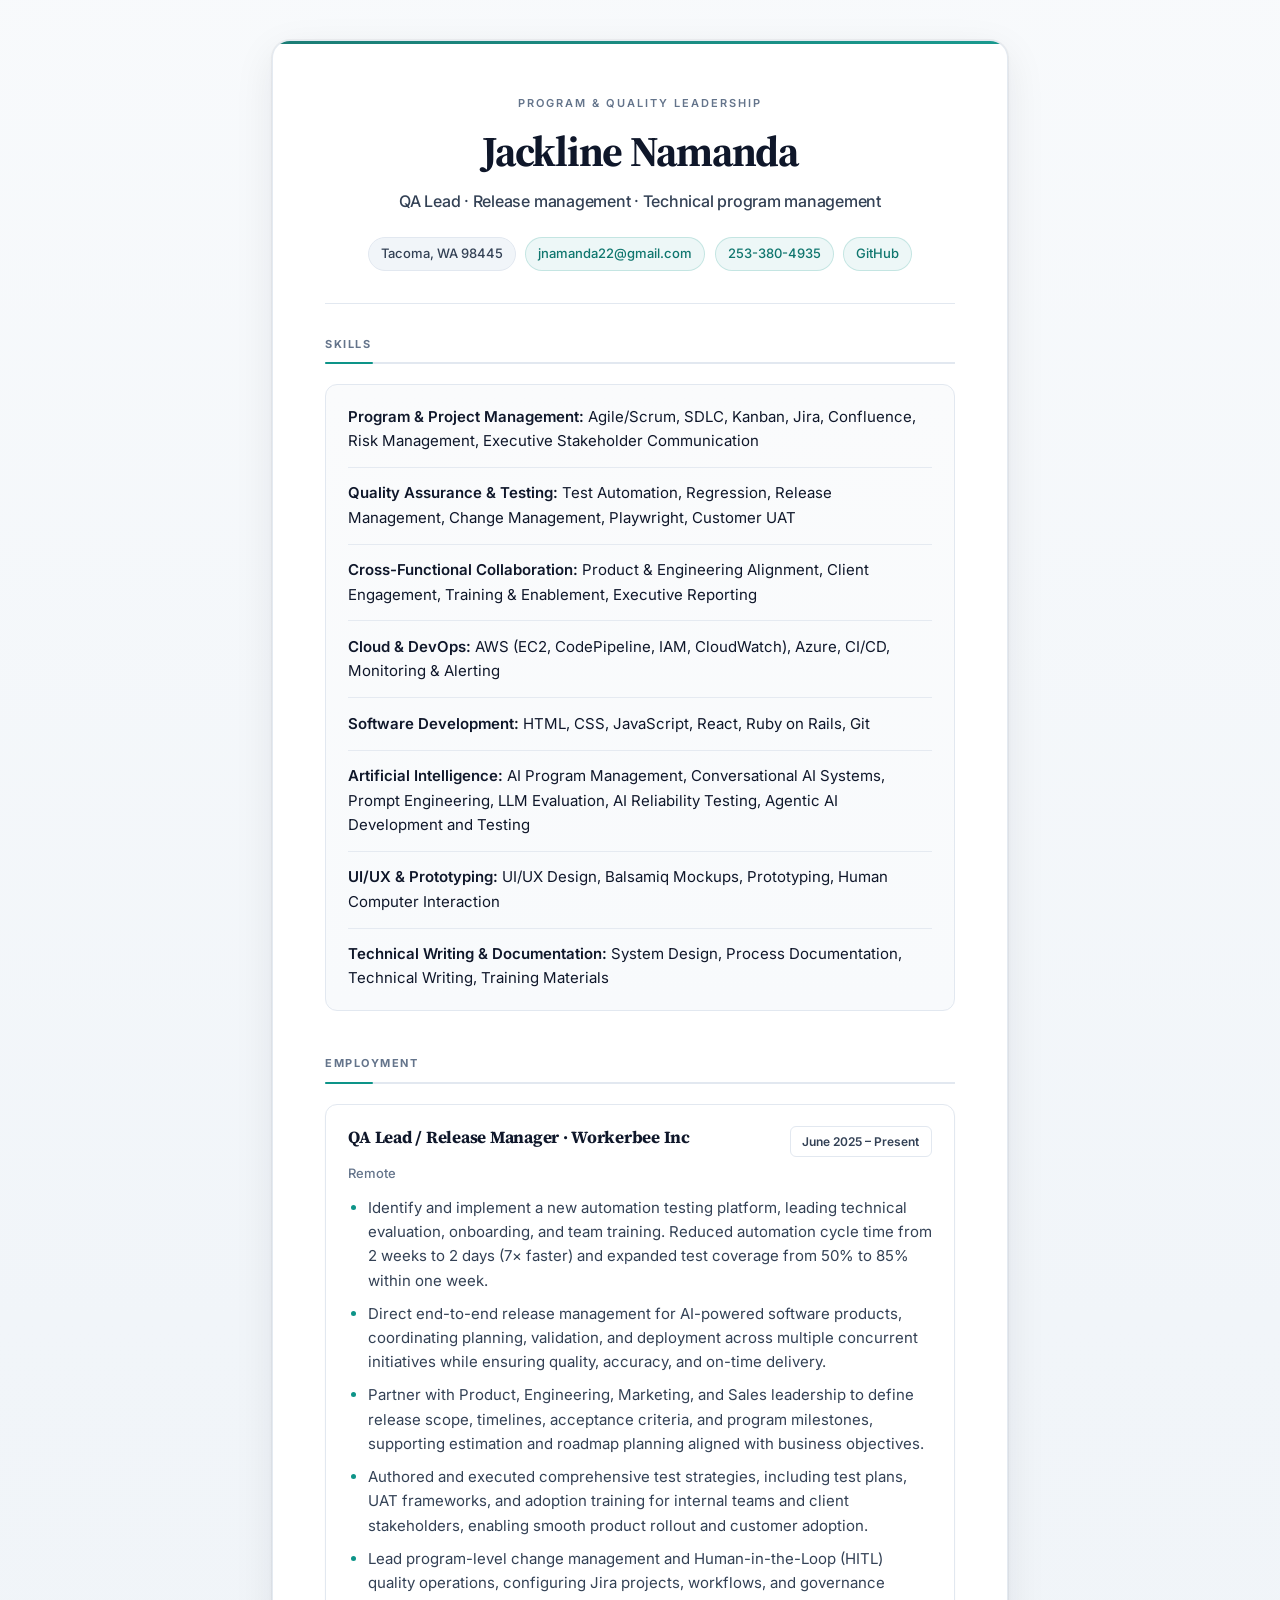
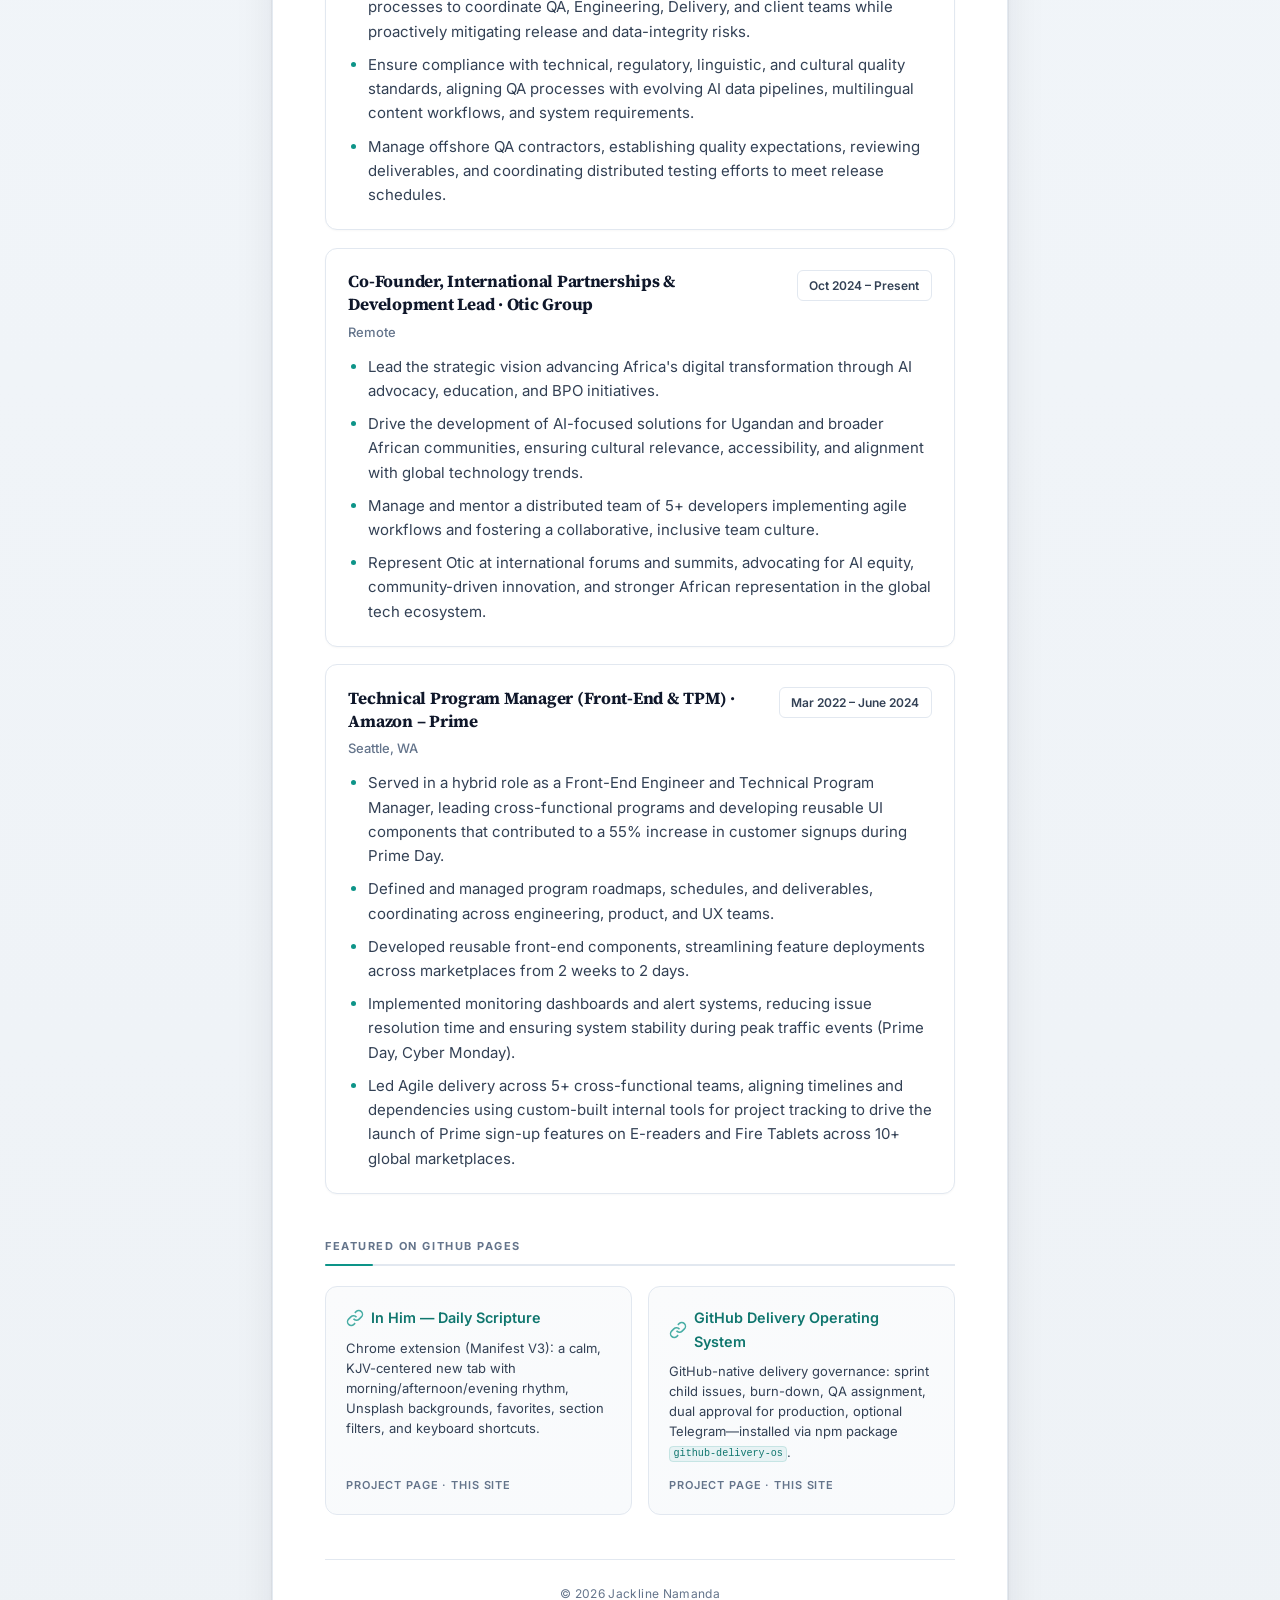
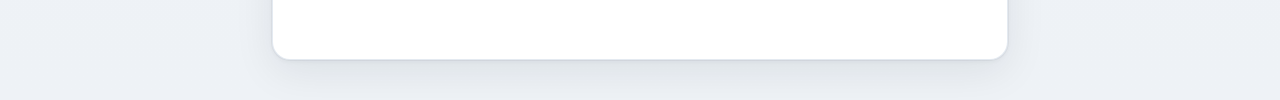
==== commit b3a12e6d: "style(resume): homepage polish — backdrop, skills panel, contact chips, cards" ====
--- a/index.html
+++ b/index.html
@@ -4,6 +4,7 @@
     <meta charset="UTF-8">
     <meta name="viewport" content="width=device-width, initial-scale=1.0">
     <meta name="description" content="Resume of Jackline Namanda — QA Lead, Release Manager, and Technical Program Manager.">
+    <meta name="theme-color" content="#f1f5f9">
     <title>Jackline Namanda — Resume</title>
     <link rel="preconnect" href="https://fonts.googleapis.com">
     <link rel="preconnect" href="https://fonts.gstatic.com" crossorigin>
@@ -27,6 +28,7 @@
             --shadow-hover: 0 2px 8px rgba(15, 23, 42, 0.06), 0 12px 32px rgba(15, 23, 42, 0.08);
             --max: 46rem;
             --pad: clamp(1.25rem, 4.5vw, 2.5rem);
+            --section-space: clamp(2.25rem, 5vw, 2.75rem);
             --font-display: "Source Serif 4", Georgia, "Times New Roman", serif;
             --font-body: "Inter", system-ui, -apple-system, sans-serif;
         }
@@ -55,18 +57,24 @@
             color: var(--ink);
             font-family: var(--font-body);
             font-size: 0.9375rem;
-            line-height: 1.6;
+            line-height: 1.62;
             font-feature-settings: "kern" 1, "liga" 1;
-            background: var(--page);
+            background-color: #eef2f6;
+            background-image:
+                linear-gradient(180deg, rgba(248, 250, 252, 0.97) 0%, rgba(241, 245, 249, 1) 40%, rgba(238, 242, 246, 1) 100%),
+                radial-gradient(ellipse 80% 50% at 50% -20%, rgba(13, 148, 136, 0.06), transparent 50%);
         }
 
         .resume {
             max-width: var(--max);
             margin: 0 auto;
             background: var(--surface);
-            border-radius: calc(var(--radius) + 4px);
-            box-shadow: var(--shadow);
-            border: 1px solid var(--line);
+            border-radius: calc(var(--radius) + 6px);
+            box-shadow:
+                0 0 0 1px rgba(15, 23, 42, 0.04),
+                0 2px 4px rgba(15, 23, 42, 0.04),
+                0 12px 40px rgba(15, 23, 42, 0.08);
+            border: 1px solid rgba(226, 232, 240, 0.9);
             overflow: hidden;
             position: relative;
         }
@@ -83,106 +91,114 @@
         }
 
         .resume__inner {
-            padding: clamp(2rem, 5vw, 3rem);
-            padding-top: clamp(2.25rem, 5vw, 3.25rem);
+            padding: clamp(2rem, 5vw, 3.25rem);
+            padding-top: clamp(2.35rem, 5vw, 3.4rem);
         }
 
         /* Header */
         .hero {
             text-align: center;
-            padding-bottom: 1.75rem;
-            margin-bottom: 0.35rem;
+            padding-bottom: 2rem;
+            margin-bottom: 0;
             position: relative;
             border-bottom: 1px solid var(--line);
         }
 
         .hero__kicker {
-            margin: 0 0 0.85rem;
+            margin: 0 0 1rem;
             font-size: 0.6875rem;
             font-weight: 600;
-            letter-spacing: 0.16em;
+            letter-spacing: 0.18em;
             text-transform: uppercase;
             color: var(--muted);
         }
 
         .hero h1 {
-            margin: 0 0 0.75rem;
+            margin: 0 0 0.85rem;
             font-family: var(--font-display);
-            font-size: clamp(1.9rem, 4.5vw, 2.5rem);
+            font-size: clamp(2rem, 4.8vw, 2.65rem);
             font-weight: 700;
-            letter-spacing: -0.025em;
+            letter-spacing: -0.03em;
             color: var(--ink);
-            line-height: 1.12;
+            line-height: 1.08;
         }
 
         .tagline {
-            margin: 0 0 1.25rem;
-            font-size: 0.9375rem;
+            margin: 0 0 1.5rem;
+            font-size: 1rem;
             font-weight: 500;
             color: var(--ink-soft);
-            letter-spacing: -0.01em;
-            max-width: 32rem;
+            letter-spacing: -0.015em;
+            max-width: 34rem;
             margin-left: auto;
             margin-right: auto;
-            line-height: 1.45;
+            line-height: 1.5;
         }
 
         .contact {
             font-style: normal;
             font-size: 0.8125rem;
-            color: var(--muted);
-            line-height: 1.65;
+            line-height: 1.5;
             display: flex;
             flex-wrap: wrap;
             justify-content: center;
-            gap: 0.5rem 0.85rem;
+            gap: 0.5rem 0.6rem;
             align-items: center;
-        }
-
-        .contact .sep {
-            opacity: 0.4;
-            user-select: none;
-        }
-
-        .contact a {
+            max-width: 40rem;
+            margin: 0 auto;
+        }
+
+        .contact__pill {
+            display: inline-flex;
+            align-items: center;
+            padding: 0.4rem 0.75rem;
+            border-radius: 999px;
+            background: #f1f5f9;
+            border: 1px solid var(--line);
+            color: var(--ink-soft);
+            font-weight: 500;
+        }
+
+        .contact a.contact__pill {
             color: var(--accent-dark);
+            border-color: var(--accent-muted);
+            background: var(--accent-soft);
+            border-bottom: 1px solid var(--accent-muted);
             text-decoration: none;
-            font-weight: 500;
-            border-bottom: 1px solid var(--accent-muted);
-            transition: color 0.15s ease, border-color 0.15s ease;
-        }
-
-        .contact a:hover,
-        .contact a:focus-visible {
+            transition: background 0.15s ease, border-color 0.15s ease, color 0.15s ease;
+        }
+
+        .contact a.contact__pill:hover,
+        .contact a.contact__pill:focus-visible {
             color: var(--ink);
-            border-bottom-color: var(--ink-soft);
-        }
-
-        .contact a:focus-visible {
+            background: #ecfdf5;
+            border-color: rgba(13, 148, 136, 0.35);
+        }
+
+        .contact a.contact__pill:focus-visible {
             outline: 2px solid var(--accent);
-            outline-offset: 3px;
-            border-radius: 2px;
+            outline-offset: 2px;
         }
 
         /* Sections */
         .section {
-            margin-top: 2.25rem;
+            margin-top: var(--section-space);
         }
 
         .section:first-of-type {
-            margin-top: 1.75rem;
+            margin-top: 2rem;
         }
 
         .section-title {
             display: block;
-            margin: 0 0 1.15rem;
+            margin: 0 0 1.25rem;
             font-family: var(--font-body);
             font-size: 0.6875rem;
             font-weight: 700;
             letter-spacing: 0.14em;
             text-transform: uppercase;
             color: var(--muted);
-            padding-bottom: 0.5rem;
+            padding-bottom: 0.55rem;
             border-bottom: 2px solid var(--line);
             position: relative;
         }
@@ -192,9 +208,10 @@
             position: absolute;
             left: 0;
             bottom: -2px;
-            width: 2.5rem;
+            width: 3rem;
             height: 2px;
             background: var(--accent);
+            border-radius: 1px;
         }
 
         .section-title span {
@@ -202,6 +219,13 @@
         }
 
         /* Skills */
+        .skills-panel {
+            background: linear-gradient(180deg, #fafbfc 0%, #f8fafc 100%);
+            border: 1px solid var(--line);
+            border-radius: var(--radius);
+            padding: 0.25rem 1.15rem;
+        }
+
         .skills-list {
             margin: 0;
             padding: 0;
@@ -210,17 +234,13 @@
 
         .skills-list li {
             position: relative;
-            padding: 0.7rem 0 0.7rem 0;
-            border-bottom: 1px solid var(--line);
+            padding: 0.85rem 0;
+            border-bottom: 1px solid rgba(226, 232, 240, 0.85);
             margin-bottom: 0;
         }
 
         .skills-list li:last-child {
             border-bottom: none;
-        }
-
-        .skills-list li:hover {
-            background: transparent;
         }
 
         .skills-list strong {
@@ -228,19 +248,26 @@
             color: var(--ink);
         }
 
+        @media (min-width: 640px) {
+            .skills-panel {
+                padding: 0.35rem 1.35rem;
+            }
+        }
+
         /* Jobs */
         .job {
-            padding: 1.25rem 1.35rem;
-            margin-bottom: 1rem;
-            background: #fafbfc;
+            padding: 1.35rem 1.4rem;
+            margin-bottom: 1.1rem;
+            background: var(--surface);
             border: 1px solid var(--line);
             border-radius: var(--radius);
+            box-shadow: 0 1px 2px rgba(15, 23, 42, 0.03);
             transition: box-shadow 0.2s ease, border-color 0.2s ease;
         }
 
         .job:hover {
             box-shadow: var(--shadow-hover);
-            border-color: var(--line-strong);
+            border-color: rgba(148, 163, 184, 0.5);
         }
 
         .job:last-of-type {
@@ -310,12 +337,12 @@
             margin: 0;
             padding: 0;
             display: grid;
-            gap: 0.85rem;
+            gap: 1rem;
         }
 
         @media (min-width: 520px) {
             .repo-grid {
-                grid-template-columns: repeat(auto-fill, minmax(260px, 1fr));
+                grid-template-columns: repeat(auto-fill, minmax(270px, 1fr));
             }
         }
 
@@ -326,14 +353,15 @@
         .repo-card__link {
             display: flex;
             flex-direction: column;
-            gap: 0.45rem;
+            gap: 0.5rem;
+            min-height: 10.5rem;
             height: 100%;
-            padding: 1.1rem 1.2rem;
+            padding: 1.2rem 1.25rem;
             text-decoration: none;
             color: inherit;
-            background: #fafbfc;
+            background: linear-gradient(165deg, #fafbfc 0%, #f8fafc 100%);
             border: 1px solid var(--line);
-            border-radius: var(--radius-sm);
+            border-radius: var(--radius);
             transition: box-shadow 0.18s ease, border-color 0.18s ease;
         }
 
@@ -368,7 +396,18 @@
         .repo-card__desc {
             font-size: 0.8125rem;
             color: var(--ink-soft);
-            line-height: 1.5;
+            line-height: 1.55;
+        }
+
+        .repo-card__desc code {
+            font-family: ui-monospace, "Cascadia Code", "Segoe UI Mono", monospace;
+            font-size: 0.78em;
+            font-weight: 500;
+            color: var(--accent-dark);
+            background: var(--accent-soft);
+            padding: 0.12em 0.35em;
+            border-radius: 4px;
+            border: 1px solid rgba(13, 148, 136, 0.15);
         }
 
         .repo-card__meta {
@@ -381,33 +420,19 @@
             padding-top: 0.4rem;
         }
 
-        .repo-note {
-            margin: 0 0 1rem;
-            font-size: 0.8125rem;
-            color: var(--ink-soft);
-            line-height: 1.55;
-        }
-
-        .repo-note a {
-            color: var(--accent-dark);
-            text-decoration: none;
-            border-bottom: 1px solid var(--accent-muted);
-        }
-
-        .repo-note a:hover {
-            color: var(--ink);
-            border-bottom-color: var(--ink-soft);
-        }
-
         /* Footer */
         footer {
-            margin-top: 2.25rem;
-            padding-top: 1.35rem;
+            margin-top: var(--section-space);
+            padding: 1.5rem 1rem 0.25rem;
             border-top: 1px solid var(--line);
             text-align: center;
             font-size: 0.75rem;
             color: var(--muted);
-            letter-spacing: 0.02em;
+            letter-spacing: 0.03em;
+        }
+
+        footer p {
+            margin: 0;
         }
 
         @media print {
@@ -430,18 +455,38 @@
                 padding: 0.6in;
             }
 
+            .skills-panel {
+                background: #fff;
+                border: 1px solid #ccc;
+            }
+
+            .contact__pill {
+                background: transparent;
+                border: 1px solid #ccc;
+                color: var(--ink-soft);
+            }
+
             .job:hover,
             .repo-card__link:hover {
                 box-shadow: none;
             }
 
-            .contact a {
+            .contact a.contact__pill {
                 color: var(--ink-soft);
-                border: none;
+                border: 1px solid #ccc;
+                background: transparent;
             }
 
             .repo-card__link {
                 break-inside: avoid;
+            }
+        }
+
+        @media (prefers-reduced-motion: reduce) {
+            .contact a.contact__pill,
+            .job,
+            .repo-card__link {
+                transition: none;
             }
         }
     </style>
@@ -454,18 +499,16 @@
                 <h1>Jackline Namanda</h1>
                 <p class="tagline">QA Lead · Release management · Technical program management</p>
                 <address class="contact">
-                    <span>Tacoma, WA 98374</span>
-                    <span class="sep" aria-hidden="true">·</span>
-                    <a href="mailto:jnamanda22@gmail.com">jnamanda22@gmail.com</a>
-                    <span class="sep" aria-hidden="true">·</span>
-                    <a href="tel:+12533804935">253-380-4935</a>
-                    <span class="sep" aria-hidden="true">·</span>
-                    <a href="https://github.com/jkaweesi22" rel="noopener noreferrer">GitHub</a>
+                    <span class="contact__pill">Tacoma, WA 98445</span>
+                    <a class="contact__pill" href="mailto:jnamanda22@gmail.com">jnamanda22@gmail.com</a>
+                    <a class="contact__pill" href="tel:+12533804935">253-380-4935</a>
+                    <a class="contact__pill" href="https://github.com/jkaweesi22" rel="noopener noreferrer">GitHub</a>
                 </address>
             </header>
 
             <section class="section" aria-labelledby="skills-heading">
                 <h2 id="skills-heading" class="section-title"><span>Skills</span></h2>
+                <div class="skills-panel">
                 <ul class="skills-list">
                     <li><strong>Program &amp; Project Management:</strong> Agile/Scrum, SDLC, Kanban, Jira, Confluence, Risk Management, Executive Stakeholder Communication</li>
                     <li><strong>Quality Assurance &amp; Testing:</strong> Test Automation, Regression, Release Management, Change Management, Playwright, Customer UAT</li>
@@ -476,6 +519,7 @@
                     <li><strong>UI/UX &amp; Prototyping:</strong> UI/UX Design, Balsamiq Mockups, Prototyping, Human Computer Interaction</li>
                     <li><strong>Technical Writing &amp; Documentation:</strong> System Design, Process Documentation, Technical Writing, Training Materials</li>
                 </ul>
+                </div>
             </section>
 
             <section class="section" aria-labelledby="employment-heading">
@@ -530,11 +574,6 @@
 
             <section class="section" aria-labelledby="github-heading">
                 <h2 id="github-heading" class="section-title"><span>Featured on GitHub Pages</span></h2>
-                <p class="repo-note">Cards open the project sites hosted on this Pages deployment. Source code:
-                    <a href="https://github.com/jkaweesi22/InHim" rel="noopener noreferrer">jkaweesi22/InHim</a>
-                    <span aria-hidden="true"> · </span>
-                    <a href="https://github.com/Phaneroo/github-delivery-operating-system" rel="noopener noreferrer">Phaneroo/github-delivery-operating-system</a>
-                </p>
                 <ul class="repo-grid">
                     <li class="repo-card">
                         <a class="repo-card__link" href="inhim/">
@@ -552,7 +591,7 @@
                                 <svg width="18" height="18" viewBox="0 0 24 24" fill="none" stroke="currentColor" stroke-width="2" aria-hidden="true"><path d="M10 13a5 5 0 0 0 7.54.54l3-3a5 5 0 0 0-7.07-7.07l-1.72 1.71"/><path d="M14 11a5 5 0 0 0-7.54-.54l-3 3a5 5 0 0 0 7.07 7.07l1.71-1.71"/></svg>
                                 GitHub Delivery Operating System
                             </span>
-                            <span class="repo-card__desc">GitHub-native delivery governance: sprint child issues, burn-down, QA assignment, dual approval for production, optional Telegram—installed via npm package <code style="font-size:0.85em">github-delivery-os</code>.</span>
+                            <span class="repo-card__desc">GitHub-native delivery governance: sprint child issues, burn-down, QA assignment, dual approval for production, optional Telegram—installed via npm package <code>github-delivery-os</code>.</span>
                             <span class="repo-card__meta">Project page · this site</span>
                         </a>
                     </li>
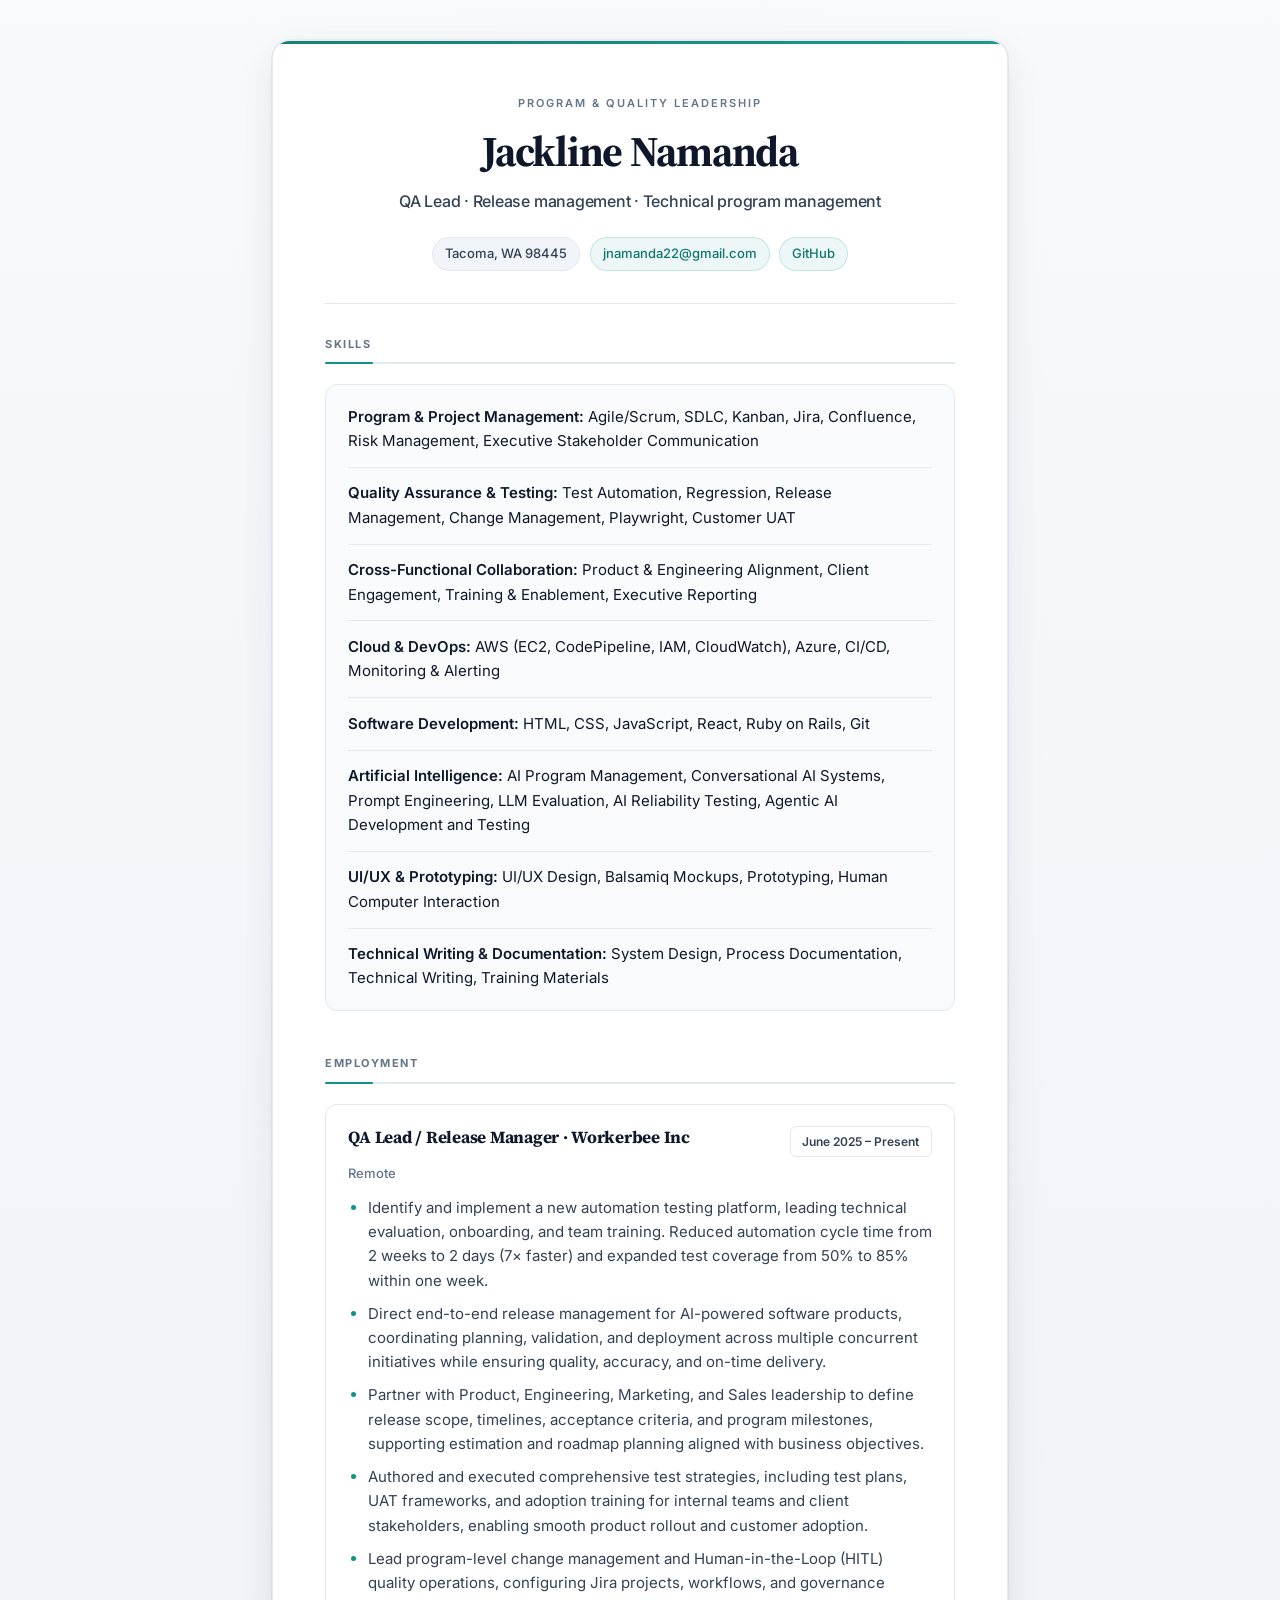
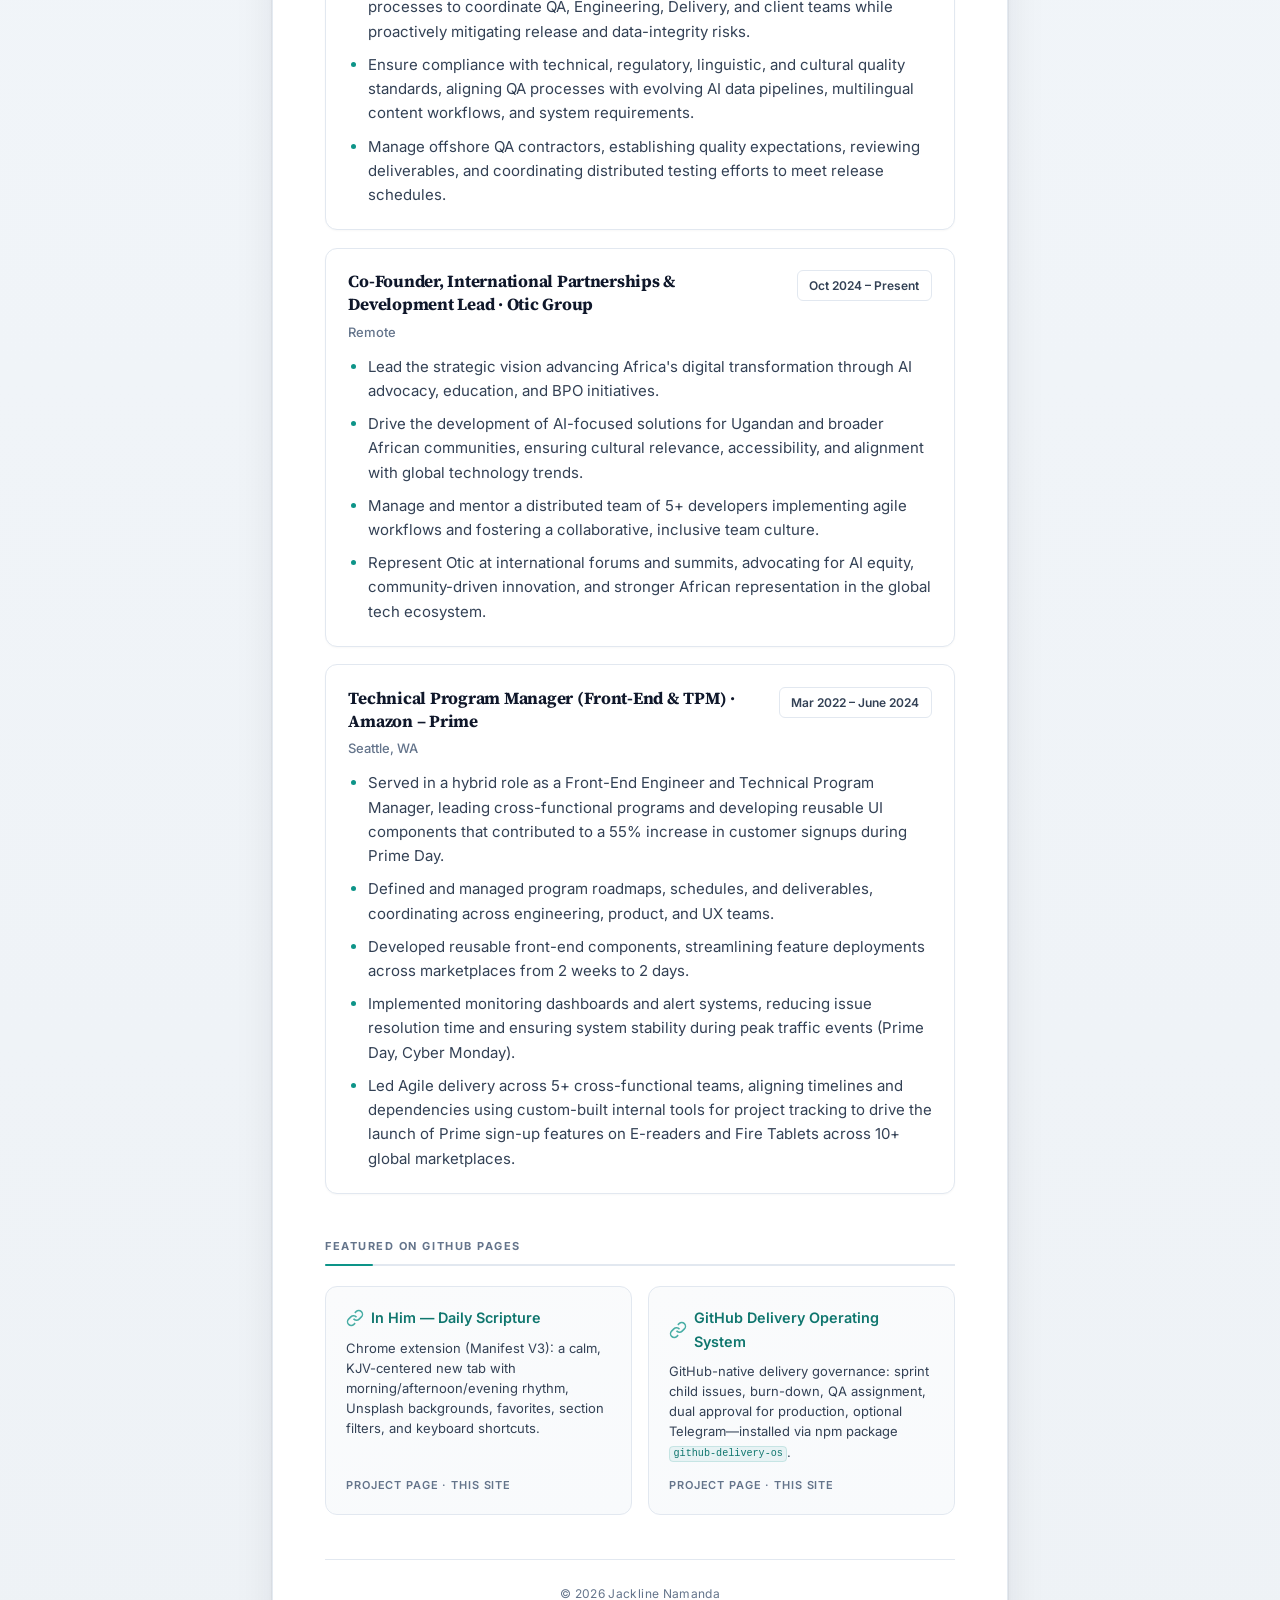
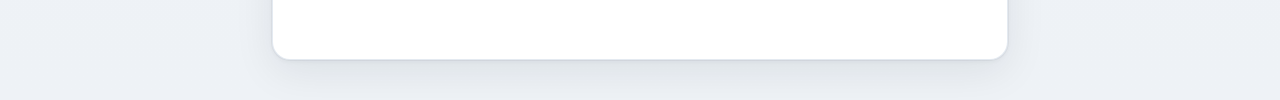
==== commit e139cc9b: "feat(portfolio): sync light theme across In Him & Delivery OS project pages" ====
--- a/index.html
+++ b/index.html
@@ -501,7 +501,6 @@
                 <address class="contact">
                     <span class="contact__pill">Tacoma, WA 98445</span>
                     <a class="contact__pill" href="mailto:jnamanda22@gmail.com">jnamanda22@gmail.com</a>
-                    <a class="contact__pill" href="tel:+12533804935">253-380-4935</a>
                     <a class="contact__pill" href="https://github.com/jkaweesi22" rel="noopener noreferrer">GitHub</a>
                 </address>
             </header>
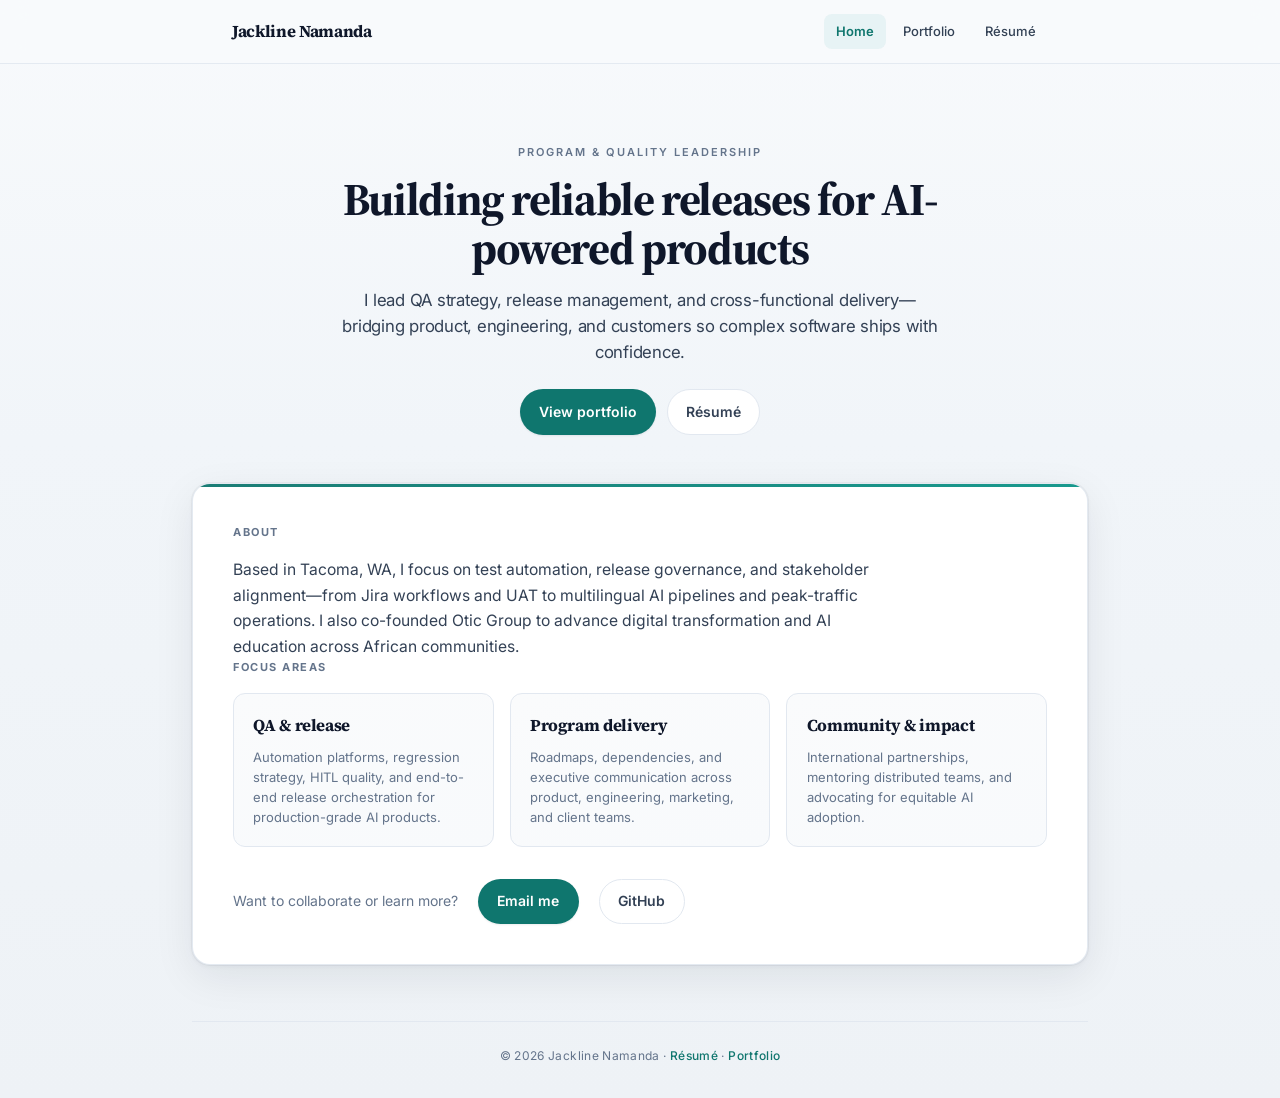
==== commit 008c8861: "feat(site): add home, portfolio, and resume pages with shared CSS" ====
--- a/index.html
+++ b/index.html
@@ -3,605 +3,70 @@
 <head>
     <meta charset="UTF-8">
     <meta name="viewport" content="width=device-width, initial-scale=1.0">
-    <meta name="description" content="Resume of Jackline Namanda — QA Lead, Release Manager, and Technical Program Manager.">
+    <meta name="description" content="Jackline Namanda — QA Lead, release management, and technical program management. Personal site and portfolio.">
     <meta name="theme-color" content="#f1f5f9">
-    <title>Jackline Namanda — Resume</title>
+    <title>Jackline Namanda — Home</title>
     <link rel="preconnect" href="https://fonts.googleapis.com">
     <link rel="preconnect" href="https://fonts.gstatic.com" crossorigin>
     <link href="https://fonts.googleapis.com/css2?family=Inter:wght@400;500;600;700&family=Source+Serif+4:ital,opsz,wght@0,8..60,600;0,8..60,700;1,8..60,600&display=swap" rel="stylesheet">
-    <style>
-        :root {
-            --ink: #0f172a;
-            --ink-soft: #334155;
-            --muted: #64748b;
-            --line: #e2e8f0;
-            --line-strong: #cbd5e1;
-            --surface: #ffffff;
-            --page: #f8fafc;
-            --accent: #0d9488;
-            --accent-dark: #0f766e;
-            --accent-soft: rgba(13, 148, 136, 0.07);
-            --accent-muted: rgba(13, 148, 136, 0.18);
-            --radius: 12px;
-            --radius-sm: 8px;
-            --shadow: 0 1px 3px rgba(15, 23, 42, 0.04), 0 4px 20px rgba(15, 23, 42, 0.06);
-            --shadow-hover: 0 2px 8px rgba(15, 23, 42, 0.06), 0 12px 32px rgba(15, 23, 42, 0.08);
-            --max: 46rem;
-            --pad: clamp(1.25rem, 4.5vw, 2.5rem);
-            --section-space: clamp(2.25rem, 5vw, 2.75rem);
-            --font-display: "Source Serif 4", Georgia, "Times New Roman", serif;
-            --font-body: "Inter", system-ui, -apple-system, sans-serif;
-        }
-
-        *,
-        *::before,
-        *::after {
-            box-sizing: border-box;
-        }
-
-        html {
-            font-size: 100%;
-            -webkit-text-size-adjust: 100%;
-            scroll-behavior: smooth;
-        }
-
-        ::selection {
-            background: var(--accent-soft);
-            color: var(--ink);
-        }
-
-        body {
-            margin: 0;
-            min-height: 100vh;
-            padding: var(--pad);
-            color: var(--ink);
-            font-family: var(--font-body);
-            font-size: 0.9375rem;
-            line-height: 1.62;
-            font-feature-settings: "kern" 1, "liga" 1;
-            background-color: #eef2f6;
-            background-image:
-                linear-gradient(180deg, rgba(248, 250, 252, 0.97) 0%, rgba(241, 245, 249, 1) 40%, rgba(238, 242, 246, 1) 100%),
-                radial-gradient(ellipse 80% 50% at 50% -20%, rgba(13, 148, 136, 0.06), transparent 50%);
-        }
-
-        .resume {
-            max-width: var(--max);
-            margin: 0 auto;
-            background: var(--surface);
-            border-radius: calc(var(--radius) + 6px);
-            box-shadow:
-                0 0 0 1px rgba(15, 23, 42, 0.04),
-                0 2px 4px rgba(15, 23, 42, 0.04),
-                0 12px 40px rgba(15, 23, 42, 0.08);
-            border: 1px solid rgba(226, 232, 240, 0.9);
-            overflow: hidden;
-            position: relative;
-        }
-
-        .resume::before {
-            content: "";
-            position: absolute;
-            top: 0;
-            left: 0;
-            right: 0;
-            height: 3px;
-            background: linear-gradient(90deg, var(--accent-dark), var(--accent));
-            opacity: 0.95;
-        }
-
-        .resume__inner {
-            padding: clamp(2rem, 5vw, 3.25rem);
-            padding-top: clamp(2.35rem, 5vw, 3.4rem);
-        }
-
-        /* Header */
-        .hero {
-            text-align: center;
-            padding-bottom: 2rem;
-            margin-bottom: 0;
-            position: relative;
-            border-bottom: 1px solid var(--line);
-        }
-
-        .hero__kicker {
-            margin: 0 0 1rem;
-            font-size: 0.6875rem;
-            font-weight: 600;
-            letter-spacing: 0.18em;
-            text-transform: uppercase;
-            color: var(--muted);
-        }
-
-        .hero h1 {
-            margin: 0 0 0.85rem;
-            font-family: var(--font-display);
-            font-size: clamp(2rem, 4.8vw, 2.65rem);
-            font-weight: 700;
-            letter-spacing: -0.03em;
-            color: var(--ink);
-            line-height: 1.08;
-        }
-
-        .tagline {
-            margin: 0 0 1.5rem;
-            font-size: 1rem;
-            font-weight: 500;
-            color: var(--ink-soft);
-            letter-spacing: -0.015em;
-            max-width: 34rem;
-            margin-left: auto;
-            margin-right: auto;
-            line-height: 1.5;
-        }
-
-        .contact {
-            font-style: normal;
-            font-size: 0.8125rem;
-            line-height: 1.5;
-            display: flex;
-            flex-wrap: wrap;
-            justify-content: center;
-            gap: 0.5rem 0.6rem;
-            align-items: center;
-            max-width: 40rem;
-            margin: 0 auto;
-        }
-
-        .contact__pill {
-            display: inline-flex;
-            align-items: center;
-            padding: 0.4rem 0.75rem;
-            border-radius: 999px;
-            background: #f1f5f9;
-            border: 1px solid var(--line);
-            color: var(--ink-soft);
-            font-weight: 500;
-        }
-
-        .contact a.contact__pill {
-            color: var(--accent-dark);
-            border-color: var(--accent-muted);
-            background: var(--accent-soft);
-            border-bottom: 1px solid var(--accent-muted);
-            text-decoration: none;
-            transition: background 0.15s ease, border-color 0.15s ease, color 0.15s ease;
-        }
-
-        .contact a.contact__pill:hover,
-        .contact a.contact__pill:focus-visible {
-            color: var(--ink);
-            background: #ecfdf5;
-            border-color: rgba(13, 148, 136, 0.35);
-        }
-
-        .contact a.contact__pill:focus-visible {
-            outline: 2px solid var(--accent);
-            outline-offset: 2px;
-        }
-
-        /* Sections */
-        .section {
-            margin-top: var(--section-space);
-        }
-
-        .section:first-of-type {
-            margin-top: 2rem;
-        }
-
-        .section-title {
-            display: block;
-            margin: 0 0 1.25rem;
-            font-family: var(--font-body);
-            font-size: 0.6875rem;
-            font-weight: 700;
-            letter-spacing: 0.14em;
-            text-transform: uppercase;
-            color: var(--muted);
-            padding-bottom: 0.55rem;
-            border-bottom: 2px solid var(--line);
-            position: relative;
-        }
-
-        .section-title::after {
-            content: "";
-            position: absolute;
-            left: 0;
-            bottom: -2px;
-            width: 3rem;
-            height: 2px;
-            background: var(--accent);
-            border-radius: 1px;
-        }
-
-        .section-title span {
-            display: inline;
-        }
-
-        /* Skills */
-        .skills-panel {
-            background: linear-gradient(180deg, #fafbfc 0%, #f8fafc 100%);
-            border: 1px solid var(--line);
-            border-radius: var(--radius);
-            padding: 0.25rem 1.15rem;
-        }
-
-        .skills-list {
-            margin: 0;
-            padding: 0;
-            list-style: none;
-        }
-
-        .skills-list li {
-            position: relative;
-            padding: 0.85rem 0;
-            border-bottom: 1px solid rgba(226, 232, 240, 0.85);
-            margin-bottom: 0;
-        }
-
-        .skills-list li:last-child {
-            border-bottom: none;
-        }
-
-        .skills-list strong {
-            font-weight: 600;
-            color: var(--ink);
-        }
-
-        @media (min-width: 640px) {
-            .skills-panel {
-                padding: 0.35rem 1.35rem;
-            }
-        }
-
-        /* Jobs */
-        .job {
-            padding: 1.35rem 1.4rem;
-            margin-bottom: 1.1rem;
-            background: var(--surface);
-            border: 1px solid var(--line);
-            border-radius: var(--radius);
-            box-shadow: 0 1px 2px rgba(15, 23, 42, 0.03);
-            transition: box-shadow 0.2s ease, border-color 0.2s ease;
-        }
-
-        .job:hover {
-            box-shadow: var(--shadow-hover);
-            border-color: rgba(148, 163, 184, 0.5);
-        }
-
-        .job:last-of-type {
-            margin-bottom: 0;
-        }
-
-        .job-header {
-            display: flex;
-            flex-wrap: wrap;
-            align-items: flex-start;
-            justify-content: space-between;
-            gap: 0.5rem 1rem;
-            margin-bottom: 0.35rem;
-        }
-
-        .job-title {
-            margin: 0;
-            font-family: var(--font-display);
-            font-size: 1.0625rem;
-            font-weight: 700;
-            color: var(--ink);
-            line-height: 1.35;
-            flex: 1 1 14rem;
-            letter-spacing: -0.015em;
-        }
-
-        .job-meta {
-            margin: 0;
-            font-size: 0.75rem;
-            font-weight: 600;
-            color: var(--ink-soft);
-            white-space: nowrap;
-            background: var(--surface);
-            padding: 0.3rem 0.7rem;
-            border-radius: 6px;
-            border: 1px solid var(--line);
-        }
-
-        .job-location {
-            font-size: 0.8125rem;
-            color: var(--muted);
-            margin: 0 0 0.75rem;
-            font-weight: 500;
-        }
-
-        .job ul {
-            margin: 0;
-            padding-left: 1.2rem;
-        }
-
-        .job li {
-            margin-bottom: 0.55rem;
-            color: var(--ink-soft);
-        }
-
-        .job li:last-child {
-            margin-bottom: 0;
-        }
-
-        .job li::marker {
-            color: var(--accent);
-        }
-
-        /* GitHub repos */
-        .repo-grid {
-            list-style: none;
-            margin: 0;
-            padding: 0;
-            display: grid;
-            gap: 1rem;
-        }
-
-        @media (min-width: 520px) {
-            .repo-grid {
-                grid-template-columns: repeat(auto-fill, minmax(270px, 1fr));
-            }
-        }
-
-        .repo-card {
-            margin: 0;
-        }
-
-        .repo-card__link {
-            display: flex;
-            flex-direction: column;
-            gap: 0.5rem;
-            min-height: 10.5rem;
-            height: 100%;
-            padding: 1.2rem 1.25rem;
-            text-decoration: none;
-            color: inherit;
-            background: linear-gradient(165deg, #fafbfc 0%, #f8fafc 100%);
-            border: 1px solid var(--line);
-            border-radius: var(--radius);
-            transition: box-shadow 0.18s ease, border-color 0.18s ease;
-        }
-
-        .repo-card__link:hover,
-        .repo-card__link:focus-visible {
-            box-shadow: var(--shadow-hover);
-            border-color: var(--accent-muted);
-            outline: none;
-        }
-
-        .repo-card__link:focus-visible {
-            outline: 2px solid var(--accent);
-            outline-offset: 2px;
-        }
-
-        .repo-card__name {
-            font-family: var(--font-body);
-            font-size: 0.9rem;
-            font-weight: 600;
-            color: var(--accent-dark);
-            display: flex;
-            align-items: center;
-            gap: 0.45rem;
-        }
-
-        .repo-card__name svg {
-            flex-shrink: 0;
-            opacity: 0.75;
-            color: var(--accent);
-        }
-
-        .repo-card__desc {
-            font-size: 0.8125rem;
-            color: var(--ink-soft);
-            line-height: 1.55;
-        }
-
-        .repo-card__desc code {
-            font-family: ui-monospace, "Cascadia Code", "Segoe UI Mono", monospace;
-            font-size: 0.78em;
-            font-weight: 500;
-            color: var(--accent-dark);
-            background: var(--accent-soft);
-            padding: 0.12em 0.35em;
-            border-radius: 4px;
-            border: 1px solid rgba(13, 148, 136, 0.15);
-        }
-
-        .repo-card__meta {
-            font-size: 0.6875rem;
-            font-weight: 600;
-            letter-spacing: 0.08em;
-            text-transform: uppercase;
-            color: var(--muted);
-            margin-top: auto;
-            padding-top: 0.4rem;
-        }
-
-        /* Footer */
-        footer {
-            margin-top: var(--section-space);
-            padding: 1.5rem 1rem 0.25rem;
-            border-top: 1px solid var(--line);
-            text-align: center;
-            font-size: 0.75rem;
-            color: var(--muted);
-            letter-spacing: 0.03em;
-        }
-
-        footer p {
-            margin: 0;
-        }
-
-        @media print {
-            body {
-                background: #fff;
-                padding: 0;
-            }
-
-            .resume {
-                border-radius: 0;
-                box-shadow: none;
-                border: none;
-            }
-
-            .resume::before {
-                display: none;
-            }
-
-            .resume__inner {
-                padding: 0.6in;
-            }
-
-            .skills-panel {
-                background: #fff;
-                border: 1px solid #ccc;
-            }
-
-            .contact__pill {
-                background: transparent;
-                border: 1px solid #ccc;
-                color: var(--ink-soft);
-            }
-
-            .job:hover,
-            .repo-card__link:hover {
-                box-shadow: none;
-            }
-
-            .contact a.contact__pill {
-                color: var(--ink-soft);
-                border: 1px solid #ccc;
-                background: transparent;
-            }
-
-            .repo-card__link {
-                break-inside: avoid;
-            }
-        }
-
-        @media (prefers-reduced-motion: reduce) {
-            .contact a.contact__pill,
-            .job,
-            .repo-card__link {
-                transition: none;
-            }
-        }
-    </style>
+    <link rel="stylesheet" href="css/styles.css">
 </head>
 <body>
-    <div class="resume">
-        <div class="resume__inner">
-            <header class="hero">
-                <p class="hero__kicker">Program &amp; quality leadership</p>
-                <h1>Jackline Namanda</h1>
-                <p class="tagline">QA Lead · Release management · Technical program management</p>
-                <address class="contact">
-                    <span class="contact__pill">Tacoma, WA 98445</span>
-                    <a class="contact__pill" href="mailto:jnamanda22@gmail.com">jnamanda22@gmail.com</a>
-                    <a class="contact__pill" href="https://github.com/jkaweesi22" rel="noopener noreferrer">GitHub</a>
-                </address>
-            </header>
+    <header class="site-header">
+        <div class="site-header__inner">
+            <a class="site-logo" href="index.html">Jackline Namanda</a>
+            <nav class="site-nav" aria-label="Primary">
+                <a href="index.html" aria-current="page">Home</a>
+                <a href="portfolio.html">Portfolio</a>
+                <a href="resume.html">Résumé</a>
+            </nav>
+        </div>
+    </header>
 
-            <section class="section" aria-labelledby="skills-heading">
-                <h2 id="skills-heading" class="section-title"><span>Skills</span></h2>
-                <div class="skills-panel">
-                <ul class="skills-list">
-                    <li><strong>Program &amp; Project Management:</strong> Agile/Scrum, SDLC, Kanban, Jira, Confluence, Risk Management, Executive Stakeholder Communication</li>
-                    <li><strong>Quality Assurance &amp; Testing:</strong> Test Automation, Regression, Release Management, Change Management, Playwright, Customer UAT</li>
-                    <li><strong>Cross-Functional Collaboration:</strong> Product &amp; Engineering Alignment, Client Engagement, Training &amp; Enablement, Executive Reporting</li>
-                    <li><strong>Cloud &amp; DevOps:</strong> AWS (EC2, CodePipeline, IAM, CloudWatch), Azure, CI/CD, Monitoring &amp; Alerting</li>
-                    <li><strong>Software Development:</strong> HTML, CSS, JavaScript, React, Ruby on Rails, Git</li>
-                    <li><strong>Artificial Intelligence:</strong> AI Program Management, Conversational AI Systems, Prompt Engineering, LLM Evaluation, AI Reliability Testing, Agentic AI Development and Testing</li>
-                    <li><strong>UI/UX &amp; Prototyping:</strong> UI/UX Design, Balsamiq Mockups, Prototyping, Human Computer Interaction</li>
-                    <li><strong>Technical Writing &amp; Documentation:</strong> System Design, Process Documentation, Technical Writing, Training Materials</li>
-                </ul>
+    <main class="site-main" id="main">
+        <section class="home-hero" aria-labelledby="home-title">
+            <p class="home-hero__kicker">Program &amp; quality leadership</p>
+            <h1 id="home-title">Building reliable releases for AI-powered products</h1>
+            <p class="home-hero__lead">I lead QA strategy, release management, and cross-functional delivery—bridging product, engineering, and customers so complex software ships with confidence.</p>
+            <div class="home-hero__actions">
+                <a class="btn btn--primary" href="portfolio.html">View portfolio</a>
+                <a class="btn btn--ghost" href="resume.html">Résumé</a>
+            </div>
+        </section>
+
+        <div class="home-panel">
+            <div class="home-panel__inner">
+                <span class="section-label">About</span>
+                <p class="home-intro">Based in Tacoma, WA, I focus on test automation, release governance, and stakeholder alignment—from Jira workflows and UAT to multilingual AI pipelines and peak-traffic operations. I also co-founded Otic Group to advance digital transformation and AI education across African communities.</p>
+
+                <span class="section-label">Focus areas</span>
+                <div class="highlight-grid">
+                    <article class="highlight-card">
+                        <h3>QA &amp; release</h3>
+                        <p>Automation platforms, regression strategy, HITL quality, and end-to-end release orchestration for production-grade AI products.</p>
+                    </article>
+                    <article class="highlight-card">
+                        <h3>Program delivery</h3>
+                        <p>Roadmaps, dependencies, and executive communication across product, engineering, marketing, and client teams.</p>
+                    </article>
+                    <article class="highlight-card">
+                        <h3>Community &amp; impact</h3>
+                        <p>International partnerships, mentoring distributed teams, and advocating for equitable AI adoption.</p>
+                    </article>
                 </div>
-            </section>
 
-            <section class="section" aria-labelledby="employment-heading">
-                <h2 id="employment-heading" class="section-title"><span>Employment</span></h2>
+                <div class="home-cta">
+                    <p class="home-cta__text">Want to collaborate or learn more?</p>
+                    <a class="btn btn--primary" href="mailto:jnamanda22@gmail.com">Email me</a>
+                    <a class="btn btn--ghost" href="https://github.com/jkaweesi22" rel="noopener noreferrer">GitHub</a>
+                </div>
+            </div>
+        </div>
+    </main>
 
-                <article class="job">
-                    <div class="job-header">
-                        <h3 class="job-title">QA Lead / Release Manager · Workerbee Inc</h3>
-                        <p class="job-meta">June 2025 – Present</p>
-                    </div>
-                    <p class="job-location">Remote</p>
-                    <ul>
-                        <li>Identify and implement a new automation testing platform, leading technical evaluation, onboarding, and team training. Reduced automation cycle time from 2 weeks to 2 days (7× faster) and expanded test coverage from 50% to 85% within one week.</li>
-                        <li>Direct end-to-end release management for AI-powered software products, coordinating planning, validation, and deployment across multiple concurrent initiatives while ensuring quality, accuracy, and on-time delivery.</li>
-                        <li>Partner with Product, Engineering, Marketing, and Sales leadership to define release scope, timelines, acceptance criteria, and program milestones, supporting estimation and roadmap planning aligned with business objectives.</li>
-                        <li>Authored and executed comprehensive test strategies, including test plans, UAT frameworks, and adoption training for internal teams and client stakeholders, enabling smooth product rollout and customer adoption.</li>
-                        <li>Lead program-level change management and Human-in-the-Loop (HITL) quality operations, configuring Jira projects, workflows, and governance processes to coordinate QA, Engineering, Delivery, and client teams while proactively mitigating release and data-integrity risks.</li>
-                        <li>Ensure compliance with technical, regulatory, linguistic, and cultural quality standards, aligning QA processes with evolving AI data pipelines, multilingual content workflows, and system requirements.</li>
-                        <li>Manage offshore QA contractors, establishing quality expectations, reviewing deliverables, and coordinating distributed testing efforts to meet release schedules.</li>
-                    </ul>
-                </article>
-
-                <article class="job">
-                    <div class="job-header">
-                        <h3 class="job-title">Co-Founder, International Partnerships &amp; Development Lead · Otic Group</h3>
-                        <p class="job-meta">Oct 2024 – Present</p>
-                    </div>
-                    <p class="job-location">Remote</p>
-                    <ul>
-                        <li>Lead the strategic vision advancing Africa&apos;s digital transformation through AI advocacy, education, and BPO initiatives.</li>
-                        <li>Drive the development of AI-focused solutions for Ugandan and broader African communities, ensuring cultural relevance, accessibility, and alignment with global technology trends.</li>
-                        <li>Manage and mentor a distributed team of 5+ developers implementing agile workflows and fostering a collaborative, inclusive team culture.</li>
-                        <li>Represent Otic at international forums and summits, advocating for AI equity, community-driven innovation, and stronger African representation in the global tech ecosystem.</li>
-                    </ul>
-                </article>
-
-                <article class="job">
-                    <div class="job-header">
-                        <h3 class="job-title">Technical Program Manager (Front-End &amp; TPM) · Amazon – Prime</h3>
-                        <p class="job-meta">Mar 2022 – June 2024</p>
-                    </div>
-                    <p class="job-location">Seattle, WA</p>
-                    <ul>
-                        <li>Served in a hybrid role as a Front-End Engineer and Technical Program Manager, leading cross-functional programs and developing reusable UI components that contributed to a 55% increase in customer signups during Prime Day.</li>
-                        <li>Defined and managed program roadmaps, schedules, and deliverables, coordinating across engineering, product, and UX teams.</li>
-                        <li>Developed reusable front-end components, streamlining feature deployments across marketplaces from 2 weeks to 2 days.</li>
-                        <li>Implemented monitoring dashboards and alert systems, reducing issue resolution time and ensuring system stability during peak traffic events (Prime Day, Cyber Monday).</li>
-                        <li>Led Agile delivery across 5+ cross-functional teams, aligning timelines and dependencies using custom-built internal tools for project tracking to drive the launch of Prime sign-up features on E-readers and Fire Tablets across 10+ global marketplaces.</li>
-                    </ul>
-                </article>
-            </section>
-
-            <section class="section" aria-labelledby="github-heading">
-                <h2 id="github-heading" class="section-title"><span>Featured on GitHub Pages</span></h2>
-                <ul class="repo-grid">
-                    <li class="repo-card">
-                        <a class="repo-card__link" href="inhim/">
-                            <span class="repo-card__name">
-                                <svg width="18" height="18" viewBox="0 0 24 24" fill="none" stroke="currentColor" stroke-width="2" aria-hidden="true"><path d="M10 13a5 5 0 0 0 7.54.54l3-3a5 5 0 0 0-7.07-7.07l-1.72 1.71"/><path d="M14 11a5 5 0 0 0-7.54-.54l-3 3a5 5 0 0 0 7.07 7.07l1.71-1.71"/></svg>
-                                In Him — Daily Scripture
-                            </span>
-                            <span class="repo-card__desc">Chrome extension (Manifest V3): a calm, KJV-centered new tab with morning/afternoon/evening rhythm, Unsplash backgrounds, favorites, section filters, and keyboard shortcuts.</span>
-                            <span class="repo-card__meta">Project page · this site</span>
-                        </a>
-                    </li>
-                    <li class="repo-card">
-                        <a class="repo-card__link" href="github-delivery-operating-system/">
-                            <span class="repo-card__name">
-                                <svg width="18" height="18" viewBox="0 0 24 24" fill="none" stroke="currentColor" stroke-width="2" aria-hidden="true"><path d="M10 13a5 5 0 0 0 7.54.54l3-3a5 5 0 0 0-7.07-7.07l-1.72 1.71"/><path d="M14 11a5 5 0 0 0-7.54-.54l-3 3a5 5 0 0 0 7.07 7.07l1.71-1.71"/></svg>
-                                GitHub Delivery Operating System
-                            </span>
-                            <span class="repo-card__desc">GitHub-native delivery governance: sprint child issues, burn-down, QA assignment, dual approval for production, optional Telegram—installed via npm package <code>github-delivery-os</code>.</span>
-                            <span class="repo-card__meta">Project page · this site</span>
-                        </a>
-                    </li>
-                </ul>
-            </section>
-
-            <footer>
-                <p>© <span id="year"></span> Jackline Namanda</p>
-            </footer>
-        </div>
-    </div>
+    <footer class="site-footer">
+        <p>© <span id="year"></span> Jackline Namanda · <a href="resume.html">Résumé</a> · <a href="portfolio.html">Portfolio</a></p>
+    </footer>
     <script>
         document.getElementById("year").textContent = new Date().getFullYear();
     </script>
--- a/css/styles.css
+++ b/css/styles.css
@@ -0,0 +1,856 @@
+/* Jackline Namanda — personal site & portfolio */
+
+:root {
+    --ink: #0f172a;
+    --ink-soft: #334155;
+    --muted: #64748b;
+    --line: #e2e8f0;
+    --line-strong: #cbd5e1;
+    --surface: #ffffff;
+    --page: #f8fafc;
+    --accent: #0d9488;
+    --accent-dark: #0f766e;
+    --accent-soft: rgba(13, 148, 136, 0.07);
+    --accent-muted: rgba(13, 148, 136, 0.18);
+    --radius: 12px;
+    --radius-sm: 8px;
+    --shadow: 0 1px 3px rgba(15, 23, 42, 0.04), 0 4px 20px rgba(15, 23, 42, 0.06);
+    --shadow-hover: 0 2px 8px rgba(15, 23, 42, 0.06), 0 12px 32px rgba(15, 23, 42, 0.08);
+    --max: 46rem;
+    --max-wide: 56rem;
+    --pad: clamp(1.25rem, 4.5vw, 2.5rem);
+    --section-space: clamp(2.25rem, 5vw, 2.75rem);
+    --font-display: "Source Serif 4", Georgia, "Times New Roman", serif;
+    --font-body: "Inter", system-ui, -apple-system, sans-serif;
+    --header-h: 3.75rem;
+}
+
+*,
+*::before,
+*::after {
+    box-sizing: border-box;
+}
+
+html {
+    font-size: 100%;
+    -webkit-text-size-adjust: 100%;
+    scroll-behavior: smooth;
+}
+
+::selection {
+    background: var(--accent-soft);
+    color: var(--ink);
+}
+
+body {
+    margin: 0;
+    min-height: 100vh;
+    color: var(--ink);
+    font-family: var(--font-body);
+    font-size: 0.9375rem;
+    line-height: 1.62;
+    font-feature-settings: "kern" 1, "liga" 1;
+    background-color: #eef2f6;
+    background-image:
+        linear-gradient(180deg, rgba(248, 250, 252, 0.97) 0%, rgba(241, 245, 249, 1) 40%, rgba(238, 242, 246, 1) 100%),
+        radial-gradient(ellipse 80% 50% at 50% -20%, rgba(13, 148, 136, 0.06), transparent 50%);
+}
+
+/* —— Site chrome —— */
+.site-header {
+    position: sticky;
+    top: 0;
+    z-index: 100;
+    border-bottom: 1px solid rgba(226, 232, 240, 0.9);
+    background: rgba(248, 250, 252, 0.82);
+    backdrop-filter: blur(12px);
+    -webkit-backdrop-filter: blur(12px);
+}
+
+.site-header__inner {
+    max-width: var(--max-wide);
+    margin: 0 auto;
+    padding: 0.85rem var(--pad);
+    display: flex;
+    flex-wrap: wrap;
+    align-items: center;
+    justify-content: space-between;
+    gap: 0.75rem 1.25rem;
+}
+
+.site-logo {
+    font-family: var(--font-display);
+    font-weight: 700;
+    font-size: 1.05rem;
+    letter-spacing: -0.02em;
+    color: var(--ink);
+    text-decoration: none;
+    transition: color 0.15s ease;
+}
+
+.site-logo:hover,
+.site-logo:focus-visible {
+    color: var(--accent-dark);
+}
+
+.site-logo:focus-visible {
+    outline: 2px solid var(--accent);
+    outline-offset: 3px;
+    border-radius: 4px;
+}
+
+.site-nav {
+    display: flex;
+    flex-wrap: wrap;
+    align-items: center;
+    gap: 0.15rem 0.35rem;
+}
+
+.site-nav a {
+    font-size: 0.8125rem;
+    font-weight: 500;
+    color: var(--ink-soft);
+    text-decoration: none;
+    padding: 0.45rem 0.75rem;
+    border-radius: 8px;
+    transition: background 0.15s ease, color 0.15s ease;
+}
+
+.site-nav a:hover,
+.site-nav a:focus-visible {
+    color: var(--accent-dark);
+    background: var(--accent-soft);
+}
+
+.site-nav a[aria-current="page"] {
+    color: var(--accent-dark);
+    font-weight: 600;
+    background: var(--accent-soft);
+}
+
+.site-nav a:focus-visible {
+    outline: 2px solid var(--accent);
+    outline-offset: 1px;
+}
+
+.site-main {
+    padding: clamp(1.5rem, 4vw, 2.5rem) var(--pad) clamp(2.5rem, 6vw, 3.5rem);
+}
+
+.site-footer {
+    max-width: var(--max-wide);
+    margin: 0 auto;
+    padding: 1.5rem var(--pad) 2rem;
+    text-align: center;
+    font-size: 0.75rem;
+    color: var(--muted);
+    letter-spacing: 0.03em;
+    border-top: 1px solid var(--line);
+}
+
+.site-footer p {
+    margin: 0;
+}
+
+.site-footer a {
+    color: var(--accent-dark);
+    font-weight: 500;
+    text-decoration: none;
+}
+
+.site-footer a:hover {
+    text-decoration: underline;
+}
+
+/* —— Home —— */
+.home-hero {
+    text-align: center;
+    padding: clamp(1.5rem, 5vw, 2.5rem) 0 clamp(2rem, 5vw, 3rem);
+    max-width: 38rem;
+    margin: 0 auto;
+}
+
+.home-hero__kicker {
+    margin: 0 0 0.85rem;
+    font-size: 0.6875rem;
+    font-weight: 600;
+    letter-spacing: 0.18em;
+    text-transform: uppercase;
+    color: var(--muted);
+}
+
+.home-hero h1 {
+    margin: 0 0 0.85rem;
+    font-family: var(--font-display);
+    font-size: clamp(2.15rem, 5vw, 2.85rem);
+    font-weight: 700;
+    letter-spacing: -0.03em;
+    color: var(--ink);
+    line-height: 1.08;
+}
+
+.home-hero__lead {
+    margin: 0 0 1.5rem;
+    font-size: 1.05rem;
+    letter-spacing: -0.015em;
+    color: var(--ink-soft);
+    line-height: 1.55;
+}
+
+.home-hero__actions {
+    display: flex;
+    flex-wrap: wrap;
+    justify-content: center;
+    gap: 0.65rem;
+}
+
+.btn {
+    display: inline-flex;
+    align-items: center;
+    justify-content: center;
+    gap: 0.4rem;
+    padding: 0.65rem 1.15rem;
+    font-family: var(--font-body);
+    font-size: 0.875rem;
+    font-weight: 600;
+    border-radius: 999px;
+    text-decoration: none;
+    border: 1px solid transparent;
+    transition: background 0.15s ease, border-color 0.15s ease, color 0.15s ease, box-shadow 0.15s ease;
+}
+
+.btn--primary {
+    background: var(--accent-dark);
+    color: #fff;
+    border-color: rgba(15, 118, 110, 0.4);
+    box-shadow: 0 1px 2px rgba(15, 23, 42, 0.08);
+}
+
+.btn--primary:hover,
+.btn--primary:focus-visible {
+    background: #0d9488;
+    color: #fff;
+}
+
+.btn--ghost {
+    background: var(--surface);
+    color: var(--ink-soft);
+    border-color: var(--line);
+}
+
+.btn--ghost:hover,
+.btn--ghost:focus-visible {
+    border-color: var(--accent-muted);
+    color: var(--accent-dark);
+}
+
+.btn:focus-visible {
+    outline: 2px solid var(--accent);
+    outline-offset: 2px;
+}
+
+.home-panel {
+    max-width: var(--max-wide);
+    margin: 0 auto;
+    background: var(--surface);
+    border-radius: calc(var(--radius) + 6px);
+    box-shadow:
+        0 0 0 1px rgba(15, 23, 42, 0.04),
+        0 2px 4px rgba(15, 23, 42, 0.04),
+        0 12px 40px rgba(15, 23, 42, 0.08);
+    border: 1px solid rgba(226, 232, 240, 0.9);
+    overflow: hidden;
+    position: relative;
+}
+
+.home-panel::before {
+    content: "";
+    position: absolute;
+    top: 0;
+    left: 0;
+    right: 0;
+    height: 3px;
+    background: linear-gradient(90deg, var(--accent-dark), var(--accent));
+    opacity: 0.95;
+}
+
+.home-panel__inner {
+    padding: clamp(1.75rem, 4vw, 2.5rem);
+}
+
+.home-intro {
+    margin: 0 0 1.75rem;
+    font-size: 0.98rem;
+    color: var(--ink-soft);
+    max-width: 42rem;
+}
+
+.home-intro:last-of-type {
+    margin-bottom: 0;
+}
+
+.home-intro code {
+    font-family: ui-monospace, "Cascadia Code", "Segoe UI Mono", monospace;
+    font-size: 0.88em;
+    font-weight: 500;
+    color: var(--accent-dark);
+    background: var(--accent-soft);
+    padding: 0.12em 0.35em;
+    border-radius: 4px;
+    border: 1px solid rgba(13, 148, 136, 0.15);
+}
+
+.home-intro a {
+    color: var(--accent-dark);
+    font-weight: 600;
+    text-decoration: none;
+    border-bottom: 1px solid var(--accent-muted);
+}
+
+.home-intro a:hover {
+    border-bottom-color: var(--accent-dark);
+}
+
+.section-label {
+    display: block;
+    margin: 0 0 1rem;
+    font-size: 0.6875rem;
+    font-weight: 700;
+    letter-spacing: 0.14em;
+    text-transform: uppercase;
+    color: var(--muted);
+}
+
+.highlight-grid {
+    display: grid;
+    gap: 1rem;
+    margin-bottom: 1.75rem;
+}
+
+@media (min-width: 640px) {
+    .highlight-grid {
+        grid-template-columns: repeat(3, 1fr);
+    }
+}
+
+.highlight-card {
+    padding: 1.15rem 1.2rem;
+    border-radius: var(--radius);
+    border: 1px solid var(--line);
+    background: linear-gradient(165deg, #fafbfc 0%, #f8fafc 100%);
+    transition: border-color 0.2s ease, box-shadow 0.2s ease;
+}
+
+.highlight-card:hover {
+    border-color: var(--accent-muted);
+    box-shadow: var(--shadow-hover);
+}
+
+.highlight-card h3 {
+    margin: 0 0 0.45rem;
+    font-family: var(--font-display);
+    font-size: 1.05rem;
+    font-weight: 700;
+    letter-spacing: -0.02em;
+    color: var(--ink);
+}
+
+.highlight-card p {
+    margin: 0;
+    font-size: 0.8125rem;
+    color: var(--muted);
+    line-height: 1.55;
+}
+
+.home-cta {
+    display: flex;
+    flex-wrap: wrap;
+    align-items: center;
+    gap: 0.75rem 1.25rem;
+    padding-top: 0.25rem;
+}
+
+.home-cta__text {
+    margin: 0;
+    font-size: 0.875rem;
+    color: var(--muted);
+}
+
+/* —— Page card (résumé / portfolio inner) —— */
+.page-card {
+    max-width: var(--max);
+    margin: 0 auto;
+    background: var(--surface);
+    border-radius: calc(var(--radius) + 6px);
+    box-shadow:
+        0 0 0 1px rgba(15, 23, 42, 0.04),
+        0 2px 4px rgba(15, 23, 42, 0.04),
+        0 12px 40px rgba(15, 23, 42, 0.08);
+    border: 1px solid rgba(226, 232, 240, 0.9);
+    overflow: hidden;
+    position: relative;
+}
+
+.page-card::before {
+    content: "";
+    position: absolute;
+    top: 0;
+    left: 0;
+    right: 0;
+    height: 3px;
+    background: linear-gradient(90deg, var(--accent-dark), var(--accent));
+    opacity: 0.95;
+}
+
+.page-card__inner {
+    padding: clamp(2rem, 5vw, 3.25rem);
+    padding-top: clamp(2.35rem, 5vw, 3.4rem);
+}
+
+.page-header {
+    margin-bottom: 0.5rem;
+}
+
+.page-header__title {
+    margin: 0 0 0.5rem;
+    font-family: var(--font-display);
+    font-size: clamp(1.5rem, 3.5vw, 1.85rem);
+    font-weight: 700;
+    letter-spacing: -0.02em;
+}
+
+.page-header__desc {
+    margin: 0;
+    font-size: 0.9375rem;
+    color: var(--muted);
+    max-width: 36rem;
+}
+
+.page-card .page-header + .section {
+    margin-top: 1.5rem;
+}
+
+/* Hero (inside page card — résumé) */
+.hero {
+    text-align: center;
+    padding-bottom: 2rem;
+    margin-bottom: 0;
+    position: relative;
+    border-bottom: 1px solid var(--line);
+}
+
+.hero__kicker {
+    margin: 0 0 1rem;
+    font-size: 0.6875rem;
+    font-weight: 600;
+    letter-spacing: 0.18em;
+    text-transform: uppercase;
+    color: var(--muted);
+}
+
+.hero h1 {
+    margin: 0 0 0.85rem;
+    font-family: var(--font-display);
+    font-size: clamp(2rem, 4.8vw, 2.65rem);
+    font-weight: 700;
+    letter-spacing: -0.03em;
+    color: var(--ink);
+    line-height: 1.08;
+}
+
+.tagline {
+    margin: 0 0 1.5rem;
+    font-size: 1rem;
+    font-weight: 500;
+    color: var(--ink-soft);
+    letter-spacing: -0.015em;
+    max-width: 34rem;
+    margin-left: auto;
+    margin-right: auto;
+    line-height: 1.5;
+}
+
+.contact {
+    font-style: normal;
+    font-size: 0.8125rem;
+    line-height: 1.5;
+    display: flex;
+    flex-wrap: wrap;
+    justify-content: center;
+    gap: 0.5rem 0.6rem;
+    align-items: center;
+    max-width: 40rem;
+    margin: 0 auto;
+}
+
+.contact__pill {
+    display: inline-flex;
+    align-items: center;
+    padding: 0.4rem 0.75rem;
+    border-radius: 999px;
+    background: #f1f5f9;
+    border: 1px solid var(--line);
+    color: var(--ink-soft);
+    font-weight: 500;
+}
+
+.contact a.contact__pill {
+    color: var(--accent-dark);
+    border-color: var(--accent-muted);
+    background: var(--accent-soft);
+    border-bottom: 1px solid var(--accent-muted);
+    text-decoration: none;
+    transition: background 0.15s ease, border-color 0.15s ease, color 0.15s ease;
+}
+
+.contact a.contact__pill:hover,
+.contact a.contact__pill:focus-visible {
+    color: var(--ink);
+    background: #ecfdf5;
+    border-color: rgba(13, 148, 136, 0.35);
+}
+
+.contact a.contact__pill:focus-visible {
+    outline: 2px solid var(--accent);
+    outline-offset: 2px;
+}
+
+.section {
+    margin-top: var(--section-space);
+}
+
+.section:first-of-type {
+    margin-top: 2rem;
+}
+
+.section-title {
+    display: block;
+    margin: 0 0 1.25rem;
+    font-family: var(--font-body);
+    font-size: 0.6875rem;
+    font-weight: 700;
+    letter-spacing: 0.14em;
+    text-transform: uppercase;
+    color: var(--muted);
+    padding-bottom: 0.55rem;
+    border-bottom: 2px solid var(--line);
+    position: relative;
+}
+
+.section-title::after {
+    content: "";
+    position: absolute;
+    left: 0;
+    bottom: -2px;
+    width: 3rem;
+    height: 2px;
+    background: var(--accent);
+    border-radius: 1px;
+}
+
+.section-title span {
+    display: inline;
+}
+
+.skills-panel {
+    background: linear-gradient(180deg, #fafbfc 0%, #f8fafc 100%);
+    border: 1px solid var(--line);
+    border-radius: var(--radius);
+    padding: 0.25rem 1.15rem;
+}
+
+.skills-list {
+    margin: 0;
+    padding: 0;
+    list-style: none;
+}
+
+.skills-list li {
+    position: relative;
+    padding: 0.85rem 0;
+    border-bottom: 1px solid rgba(226, 232, 240, 0.85);
+    margin-bottom: 0;
+}
+
+.skills-list li:last-child {
+    border-bottom: none;
+}
+
+.skills-list strong {
+    font-weight: 600;
+    color: var(--ink);
+}
+
+@media (min-width: 640px) {
+    .skills-panel {
+        padding: 0.35rem 1.35rem;
+    }
+}
+
+.job {
+    padding: 1.35rem 1.4rem;
+    margin-bottom: 1.1rem;
+    background: var(--surface);
+    border: 1px solid var(--line);
+    border-radius: var(--radius);
+    box-shadow: 0 1px 2px rgba(15, 23, 42, 0.03);
+    transition: box-shadow 0.2s ease, border-color 0.2s ease;
+}
+
+.job:hover {
+    box-shadow: var(--shadow-hover);
+    border-color: rgba(148, 163, 184, 0.5);
+}
+
+.job:last-of-type {
+    margin-bottom: 0;
+}
+
+.job-header {
+    display: flex;
+    flex-wrap: wrap;
+    align-items: flex-start;
+    justify-content: space-between;
+    gap: 0.5rem 1rem;
+    margin-bottom: 0.35rem;
+}
+
+.job-title {
+    margin: 0;
+    font-family: var(--font-display);
+    font-size: 1.0625rem;
+    font-weight: 700;
+    color: var(--ink);
+    line-height: 1.35;
+    flex: 1 1 14rem;
+    letter-spacing: -0.015em;
+}
+
+.job-meta {
+    margin: 0;
+    font-size: 0.75rem;
+    font-weight: 600;
+    color: var(--ink-soft);
+    white-space: nowrap;
+    background: var(--surface);
+    padding: 0.3rem 0.7rem;
+    border-radius: 6px;
+    border: 1px solid var(--line);
+}
+
+.job-location {
+    font-size: 0.8125rem;
+    color: var(--muted);
+    margin: 0 0 0.75rem;
+    font-weight: 500;
+}
+
+.job ul {
+    margin: 0;
+    padding-left: 1.2rem;
+}
+
+.job li {
+    margin-bottom: 0.55rem;
+    color: var(--ink-soft);
+}
+
+.job li:last-child {
+    margin-bottom: 0;
+}
+
+.job li::marker {
+    color: var(--accent);
+}
+
+.repo-grid {
+    list-style: none;
+    margin: 0;
+    padding: 0;
+    display: grid;
+    gap: 1rem;
+}
+
+@media (min-width: 520px) {
+    .repo-grid {
+        grid-template-columns: repeat(auto-fill, minmax(270px, 1fr));
+    }
+}
+
+.repo-card {
+    margin: 0;
+}
+
+.repo-card__link {
+    display: flex;
+    flex-direction: column;
+    gap: 0.5rem;
+    min-height: 10.5rem;
+    height: 100%;
+    padding: 1.2rem 1.25rem;
+    text-decoration: none;
+    color: inherit;
+    background: linear-gradient(165deg, #fafbfc 0%, #f8fafc 100%);
+    border: 1px solid var(--line);
+    border-radius: var(--radius);
+    transition: box-shadow 0.18s ease, border-color 0.18s ease;
+}
+
+.repo-card__link:hover,
+.repo-card__link:focus-visible {
+    box-shadow: var(--shadow-hover);
+    border-color: var(--accent-muted);
+    outline: none;
+}
+
+.repo-card__link:focus-visible {
+    outline: 2px solid var(--accent);
+    outline-offset: 2px;
+}
+
+.repo-card__name {
+    font-family: var(--font-body);
+    font-size: 0.9rem;
+    font-weight: 600;
+    color: var(--accent-dark);
+    display: flex;
+    align-items: center;
+    gap: 0.45rem;
+}
+
+.repo-card__name svg {
+    flex-shrink: 0;
+    opacity: 0.75;
+    color: var(--accent);
+}
+
+.repo-card__desc {
+    font-size: 0.8125rem;
+    color: var(--ink-soft);
+    line-height: 1.55;
+}
+
+.repo-card__desc code {
+    font-family: ui-monospace, "Cascadia Code", "Segoe UI Mono", monospace;
+    font-size: 0.78em;
+    font-weight: 500;
+    color: var(--accent-dark);
+    background: var(--accent-soft);
+    padding: 0.12em 0.35em;
+    border-radius: 4px;
+    border: 1px solid rgba(13, 148, 136, 0.15);
+}
+
+.repo-card__meta {
+    font-size: 0.6875rem;
+    font-weight: 600;
+    letter-spacing: 0.08em;
+    text-transform: uppercase;
+    color: var(--muted);
+    margin-top: auto;
+    padding-top: 0.4rem;
+}
+
+.page-card footer {
+    margin-top: var(--section-space);
+    padding: 1.5rem 1rem 0.25rem;
+    border-top: 1px solid var(--line);
+    text-align: center;
+    font-size: 0.75rem;
+    color: var(--muted);
+    letter-spacing: 0.03em;
+}
+
+.page-card footer p {
+    margin: 0;
+}
+
+.page-card footer a {
+    color: var(--accent-dark);
+    font-weight: 600;
+    text-decoration: none;
+}
+
+.page-card footer a:hover {
+    text-decoration: underline;
+}
+
+@media print {
+    @page {
+        margin: 0.6in;
+    }
+
+    .site-header,
+    .site-footer,
+    .home-hero__actions,
+    .btn,
+    .btn--primary,
+    .btn--ghost {
+        display: none !important;
+    }
+
+    body {
+        background: #fff;
+    }
+
+    .site-main {
+        padding: 0;
+    }
+
+    .home-panel,
+    .page-card {
+        border-radius: 0;
+        box-shadow: none;
+        border: none;
+    }
+
+    .home-panel::before,
+    .page-card::before {
+        display: none;
+    }
+
+    .home-panel__inner,
+    .page-card__inner {
+        padding: 0;
+    }
+
+    .skills-panel {
+        background: #fff;
+        border: 1px solid #ccc;
+    }
+
+    .contact__pill {
+        background: transparent;
+        border: 1px solid #ccc;
+        color: var(--ink-soft);
+    }
+
+    .job:hover,
+    .repo-card__link:hover {
+        box-shadow: none;
+    }
+
+    .contact a.contact__pill {
+        color: var(--ink-soft);
+        border: 1px solid #ccc;
+        background: transparent;
+    }
+
+    .repo-card__link {
+        break-inside: avoid;
+    }
+
+    .highlight-card {
+        break-inside: avoid;
+    }
+}
+
+@media (prefers-reduced-motion: reduce) {
+    .contact a.contact__pill,
+    .job,
+    .repo-card__link,
+    .btn,
+    .highlight-card {
+        transition: none;
+    }
+}
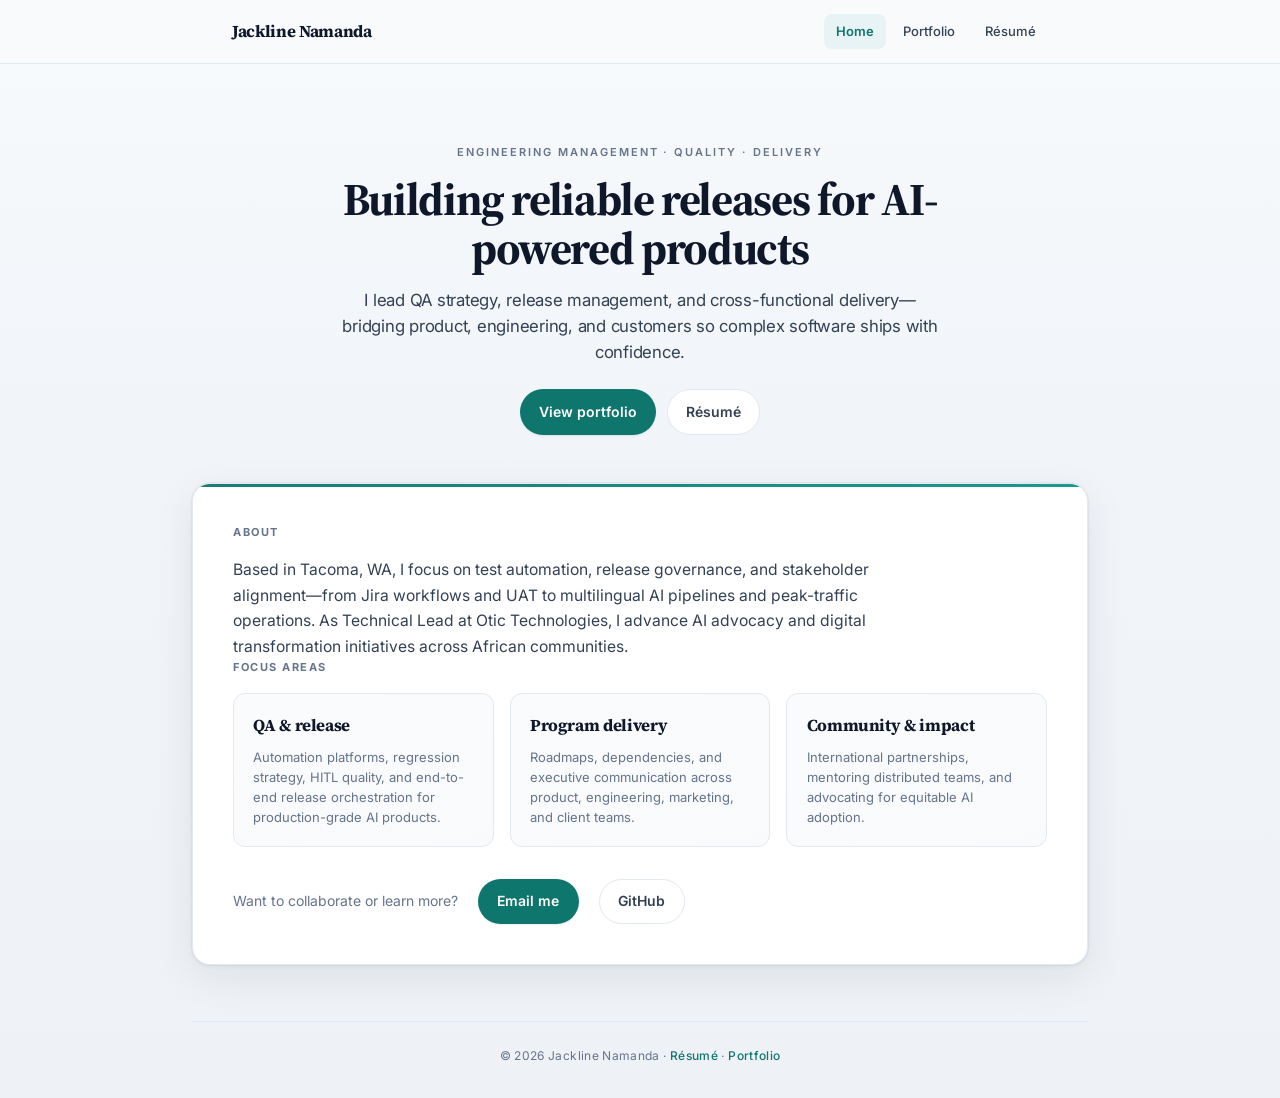
==== commit 70d1833a: "- Documentation cards use a primary overlay link to GitHub Pages; GitHub stays above for repo clicks" ====
--- a/index.html
+++ b/index.html
@@ -3,7 +3,7 @@
 <head>
     <meta charset="UTF-8">
     <meta name="viewport" content="width=device-width, initial-scale=1.0">
-    <meta name="description" content="Jackline Namanda — QA Lead, release management, and technical program management. Personal site and portfolio.">
+    <meta name="description" content="Jackline Namanda — Engineering Manager, QA & release leadership, TPM (Amazon Prime, Workerbee). Personal site and portfolio.">
     <meta name="theme-color" content="#f1f5f9">
     <title>Jackline Namanda — Home</title>
     <link rel="preconnect" href="https://fonts.googleapis.com">
@@ -25,7 +25,7 @@
 
     <main class="site-main" id="main">
         <section class="home-hero" aria-labelledby="home-title">
-            <p class="home-hero__kicker">Program &amp; quality leadership</p>
+            <p class="home-hero__kicker">Engineering management · Quality · Delivery</p>
             <h1 id="home-title">Building reliable releases for AI-powered products</h1>
             <p class="home-hero__lead">I lead QA strategy, release management, and cross-functional delivery—bridging product, engineering, and customers so complex software ships with confidence.</p>
             <div class="home-hero__actions">
@@ -37,7 +37,7 @@
         <div class="home-panel">
             <div class="home-panel__inner">
                 <span class="section-label">About</span>
-                <p class="home-intro">Based in Tacoma, WA, I focus on test automation, release governance, and stakeholder alignment—from Jira workflows and UAT to multilingual AI pipelines and peak-traffic operations. I also co-founded Otic Group to advance digital transformation and AI education across African communities.</p>
+                <p class="home-intro">Based in Tacoma, WA, I focus on test automation, release governance, and stakeholder alignment—from Jira workflows and UAT to multilingual AI pipelines and peak-traffic operations. As Technical Lead at Otic Technologies, I advance AI advocacy and digital transformation initiatives across African communities.</p>
 
                 <span class="section-label">Focus areas</span>
                 <div class="highlight-grid">
--- a/css/styles.css
+++ b/css/styles.css
@@ -751,6 +751,115 @@
     padding-top: 0.4rem;
 }
 
+.section-lede {
+    margin: -0.35rem 0 1rem;
+    font-size: 0.875rem;
+    color: var(--ink-soft);
+    line-height: 1.5;
+    max-width: 42rem;
+}
+
+.section-lede:last-child {
+    margin-bottom: 0;
+}
+
+/* Card with several explicit links (e.g. one doc hub + repo + sections) */
+.repo-card__panel {
+    position: relative;
+    display: flex;
+    flex-direction: column;
+    gap: 0.5rem;
+    min-height: 10.5rem;
+    height: 100%;
+    padding: 1.2rem 1.25rem;
+    background: linear-gradient(165deg, #fafbfc 0%, #f8fafc 100%);
+    border: 1px solid var(--line);
+    border-radius: var(--radius);
+    transition: box-shadow 0.18s ease, border-color 0.18s ease;
+}
+
+.repo-card__panel:hover,
+.repo-card__panel:focus-within {
+    box-shadow: var(--shadow-hover);
+    border-color: var(--accent-muted);
+}
+
+/* Full-card hit target to primary URL; GitHub links sit above (z-index). */
+.repo-card__panel-hit {
+    position: absolute;
+    inset: 0;
+    z-index: 1;
+    border-radius: inherit;
+}
+
+.repo-card__panel-hit:focus-visible {
+    outline: 2px solid var(--accent);
+    outline-offset: 2px;
+}
+
+.repo-card__hit-label {
+    position: absolute;
+    width: 1px;
+    height: 1px;
+    padding: 0;
+    margin: -1px;
+    overflow: hidden;
+    clip: rect(0, 0, 0, 0);
+    white-space: nowrap;
+    border: 0;
+}
+
+.repo-card__panel .repo-card__name {
+    margin: 0;
+}
+
+.repo-card__panel h3.repo-card__name {
+    font-size: 0.9rem;
+    font-weight: 600;
+}
+
+.repo-card__panel .repo-card__name,
+.repo-card__panel .repo-card__desc,
+.repo-card__panel .repo-card__meta {
+    position: relative;
+    z-index: 0;
+}
+
+.repo-card__sublinks {
+    position: relative;
+    z-index: 2;
+    list-style: none;
+    margin: 0.15rem 0 0;
+    padding: 0;
+    display: flex;
+    flex-direction: column;
+    gap: 0.4rem;
+}
+
+.repo-card__sublinks a {
+    position: relative;
+    z-index: 2;
+    font-size: 0.8125rem;
+    font-weight: 600;
+    color: var(--accent-dark);
+    text-decoration: none;
+    border-bottom: 1px solid transparent;
+    width: fit-content;
+    transition: border-color 0.15s ease, color 0.15s ease;
+}
+
+.repo-card__sublinks a:hover,
+.repo-card__sublinks a:focus-visible {
+    color: var(--accent);
+    border-bottom-color: rgba(13, 148, 136, 0.45);
+}
+
+.repo-card__sublinks a:focus-visible {
+    outline: 2px solid var(--accent);
+    outline-offset: 3px;
+    border-radius: 2px;
+}
+
 .page-card footer {
     margin-top: var(--section-space);
     padding: 1.5rem 1rem 0.25rem;
@@ -826,7 +935,8 @@
     }
 
     .job:hover,
-    .repo-card__link:hover {
+    .repo-card__link:hover,
+    .repo-card__panel:hover {
         box-shadow: none;
     }
 
@@ -836,7 +946,8 @@
         background: transparent;
     }
 
-    .repo-card__link {
+    .repo-card__link,
+    .repo-card__panel {
         break-inside: avoid;
     }
 
@@ -849,6 +960,7 @@
     .contact a.contact__pill,
     .job,
     .repo-card__link,
+    .repo-card__panel,
     .btn,
     .highlight-card {
         transition: none;
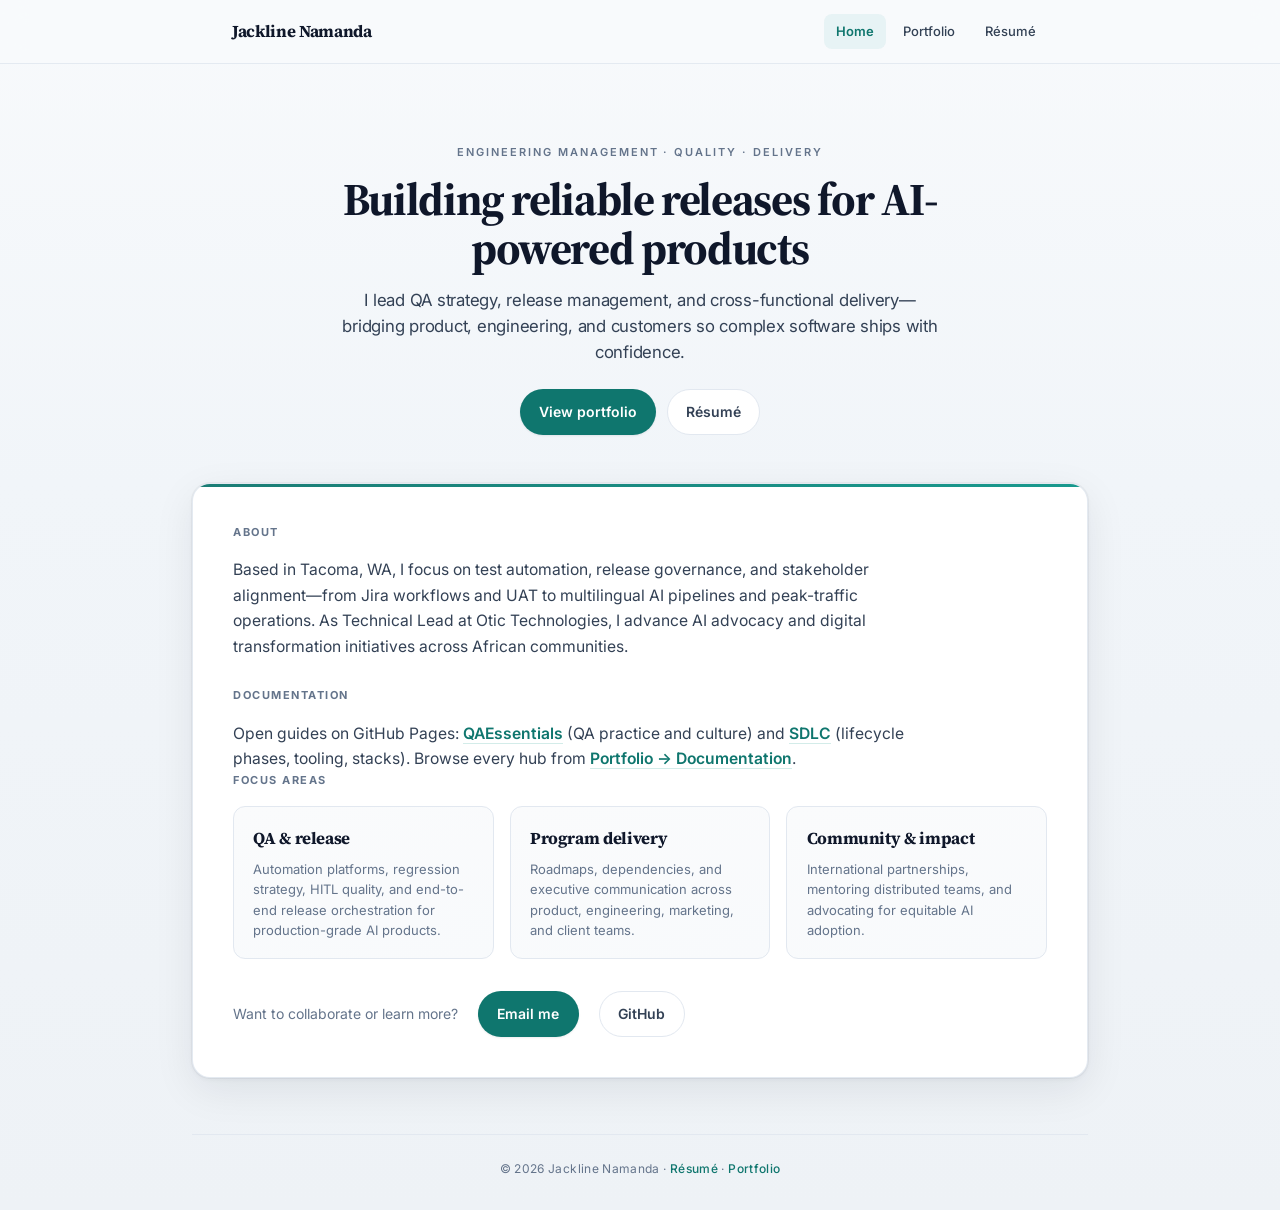
==== commit 0f0829c4: "- Align Skills with program leadership, QA/release governance, automation tooling, monitoring, front" ====
--- a/index.html
+++ b/index.html
@@ -39,6 +39,9 @@
                 <span class="section-label">About</span>
                 <p class="home-intro">Based in Tacoma, WA, I focus on test automation, release governance, and stakeholder alignment—from Jira workflows and UAT to multilingual AI pipelines and peak-traffic operations. As Technical Lead at Otic Technologies, I advance AI advocacy and digital transformation initiatives across African communities.</p>
 
+                <span class="section-label">Documentation</span>
+                <p class="home-intro">Open guides on GitHub Pages: <a href="https://jkaweesi22.github.io/QAEssentials/" rel="noopener noreferrer">QAEssentials</a> (QA practice and culture) and <a href="https://jkaweesi22.github.io/SDLC/" rel="noopener noreferrer">SDLC</a> (lifecycle phases, tooling, stacks). Browse every hub from <a href="portfolio.html#documentation">Portfolio → Documentation</a>.</p>
+
                 <span class="section-label">Focus areas</span>
                 <div class="highlight-grid">
                     <article class="highlight-card">
